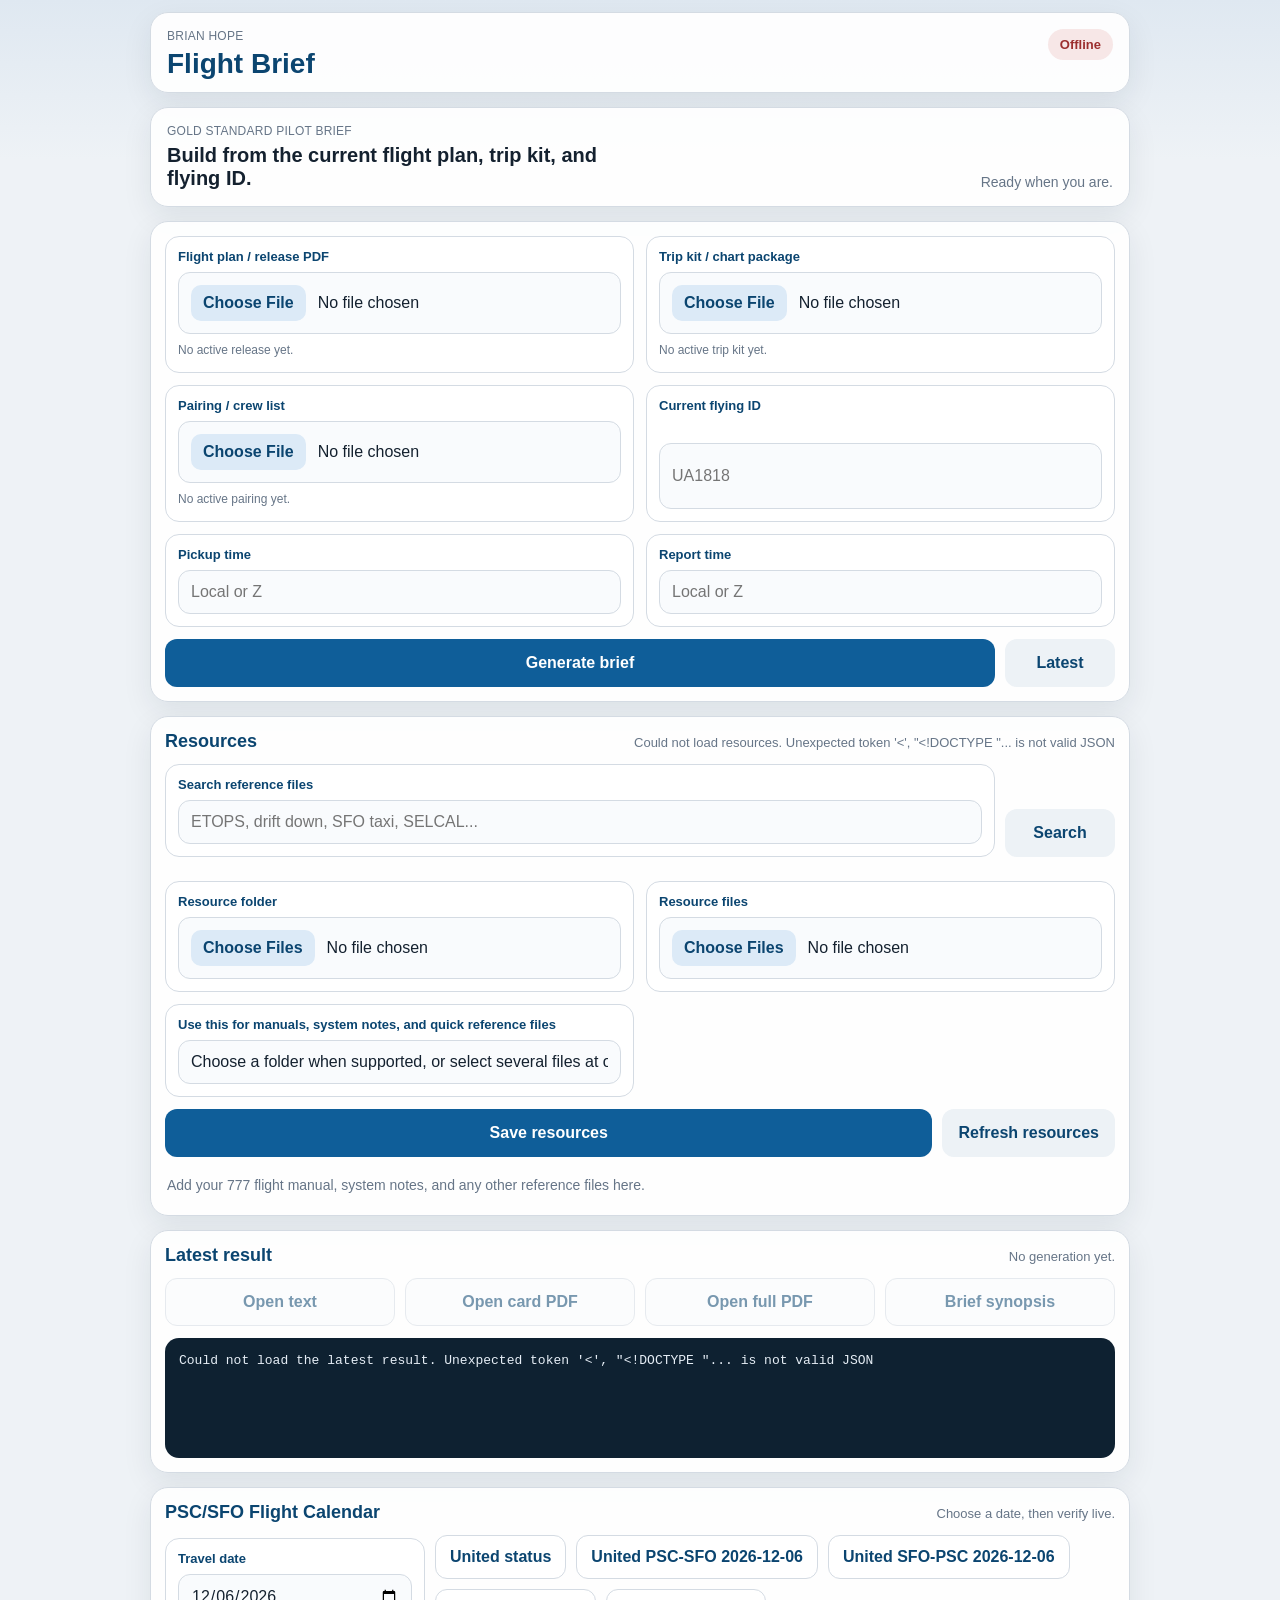
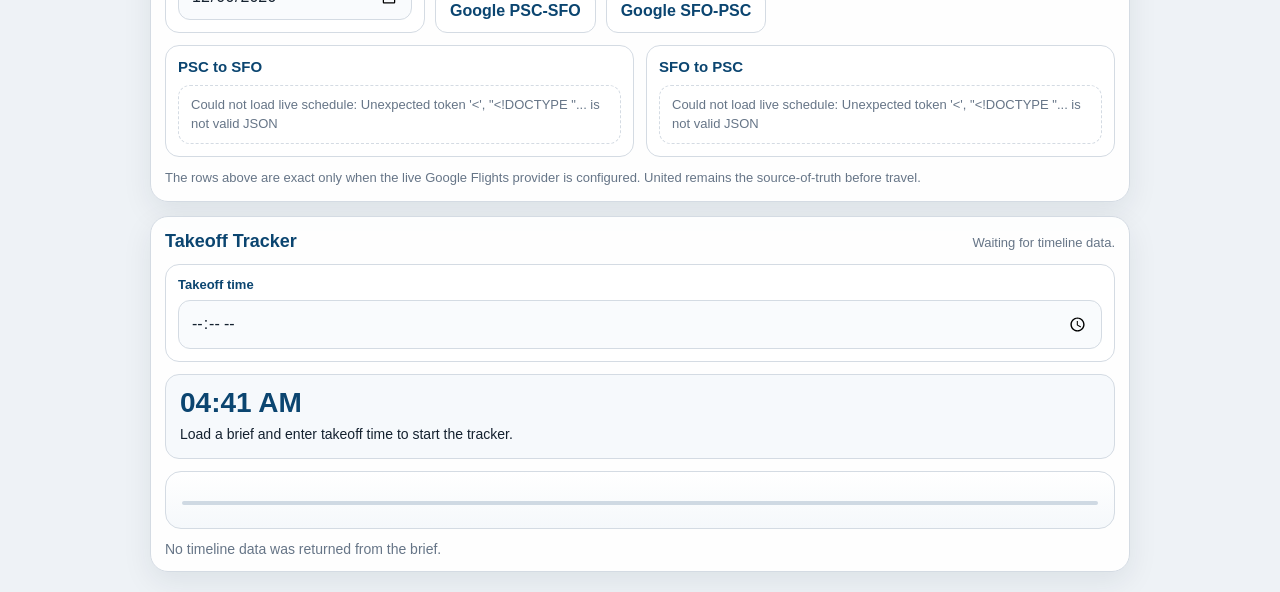
==== flight-brief-app/index.html @ 03d8557d "Add live PSC SFO flight lookup hook" ====
<!doctype html>
<html lang="en">
  <head>
    <meta charset="utf-8" />
    <meta name="viewport" content="width=device-width, initial-scale=1, viewport-fit=cover" />
    <meta name="apple-mobile-web-app-capable" content="yes" />
    <meta name="apple-mobile-web-app-status-bar-style" content="black-translucent" />
    <meta name="apple-mobile-web-app-title" content="Flight Brief" />
    <meta name="theme-color" content="#0f5e99" />
    <title>Flight Brief</title>
    <style>
      :root {
        color-scheme: light;
        --bg: #eef2f6;
        --panel: rgba(255, 255, 255, 0.92);
        --border: #d4dbe3;
        --text: #14212f;
        --muted: #667587;
        --blue: #0f5e99;
        --blue-dark: #0b4570;
        --green: #12805c;
        --amber: #9f6b00;
        --shadow: 0 10px 30px rgba(13, 34, 51, 0.08);
      }
      * { box-sizing: border-box; }
      html, body {
        margin: 0;
        min-height: 100%;
        background: linear-gradient(180deg, #dfe8f1 0%, #eef2f6 160px, #eef2f6 100%);
        color: var(--text);
        font-family: -apple-system, BlinkMacSystemFont, "Segoe UI", Roboto, Helvetica, Arial, sans-serif;
      }
      body { padding: max(12px, env(safe-area-inset-top)) 12px max(20px, env(safe-area-inset-bottom)); }
      .app-shell { max-width: 980px; margin: 0 auto; display: grid; gap: 14px; }
      .topbar, .panel { border: 1px solid var(--border); border-radius: 18px; background: var(--panel); box-shadow: var(--shadow); }
      .topbar { padding: 16px 16px 14px; display: flex; align-items: flex-start; justify-content: space-between; gap: 12px; }
      .eyebrow, .hero-kicker { margin: 0 0 6px; color: var(--muted); font-size: 12px; letter-spacing: 0.02em; text-transform: uppercase; }
      h1 { margin: 0; font-size: 28px; line-height: 1.05; color: var(--blue-dark); }
      .status-pill { flex: 0 0 auto; padding: 8px 12px; border-radius: 999px; background: #e4edf5; color: var(--blue-dark); font-weight: 700; font-size: 13px; }
      .hero { padding: 16px; display: flex; align-items: end; justify-content: space-between; gap: 14px; }
      .hero h2 { margin: 0; font-size: 20px; line-height: 1.15; max-width: 30rem; }
      .hero-meta { color: var(--muted); font-size: 14px; text-align: right; max-width: 20rem; }
      .form-grid { padding: 14px; display: grid; gap: 12px; grid-template-columns: repeat(2, minmax(0, 1fr)); }
      .field-card { display: grid; gap: 8px; padding: 12px; border: 1px solid var(--border); border-radius: 14px; background: #fff; }
      .active-file { min-height: 18px; color: var(--muted); font-size: 12px; line-height: 1.35; overflow-wrap: anywhere; }
      .active-file strong { color: var(--green); }
      label { font-size: 13px; font-weight: 700; color: var(--blue-dark); }
      input[type="file"], input[type="text"], input[type="time"], input[type="date"] { width: 100%; border: 1px solid var(--border); border-radius: 12px; background: #f9fbfd; padding: 12px 12px; font: inherit; color: var(--text); }
      input[type="file"]::file-selector-button { border: 0; margin-right: 12px; padding: 9px 12px; border-radius: 10px; background: #dceaf7; color: var(--blue-dark); font-weight: 700; }
      .actions { grid-column: 1 / -1; display: flex; gap: 10px; }
      button { border: 0; border-radius: 12px; font: inherit; font-weight: 700; padding: 13px 16px; min-height: 48px; }
      .primary { background: var(--blue); color: white; flex: 1; }
      .secondary { background: #edf2f6; color: var(--blue-dark); min-width: 110px; }
      .result-panel { padding: 14px; display: grid; gap: 12px; }
      .section-head { display: flex; justify-content: space-between; gap: 10px; align-items: baseline; }
      .section-head h3 { margin: 0; color: var(--blue-dark); font-size: 18px; }
      .muted { color: var(--muted); font-size: 13px; }
      .result-grid { display: grid; grid-template-columns: repeat(4, minmax(0, 1fr)); gap: 10px; }
      .result-link { display: inline-flex; align-items: center; justify-content: center; min-height: 48px; padding: 10px 12px; border-radius: 12px; border: 1px solid var(--border); background: #f9fbfd; color: var(--blue-dark); text-decoration: none; font-weight: 700; }
      .result-link.disabled { opacity: 0.55; pointer-events: none; }
      .log { margin: 0; padding: 14px; border-radius: 14px; background: #0e2131; color: #e6eef6; min-height: 120px; white-space: pre-wrap; word-break: break-word; line-height: 1.45; font-size: 13px; }
      .tracker-panel { padding: 14px; display: grid; gap: 12px; }
      .tracker-head { display: flex; justify-content: space-between; gap: 10px; align-items: baseline; }
      .tracker-head h3 { margin: 0; color: var(--blue-dark); font-size: 18px; }
      .tracker-summary { display: grid; gap: 8px; padding: 14px; border-radius: 14px; background: #f6f9fc; border: 1px solid var(--border); }
      .tracker-clock { font-size: 28px; font-weight: 800; color: var(--blue-dark); line-height: 1; }
      .tracker-next { color: var(--text); font-size: 14px; line-height: 1.35; display: grid; gap: 4px; }
      .tracker-bar { position: relative; height: 58px; border-radius: 16px; border: 1px solid var(--border); background: linear-gradient(180deg, #fff, #f5f8fb); overflow: hidden; }
      .tracker-rail { position: absolute; left: 16px; right: 16px; top: 29px; height: 4px; background: #cfd9e3; border-radius: 999px; }
      .tracker-progress { position: absolute; left: 16px; top: 29px; height: 4px; background: var(--blue); border-radius: 999px; }
      .tracker-dots { position: absolute; inset: 0; }
      .tracker-dot { position: absolute; top: 20px; transform: translateX(-50%); width: 14px; height: 14px; border-radius: 50%; background: #fff; border: 3px solid #9db0c2; }
      .tracker-dot.passed { background: #12805c; border-color: #12805c; }
      .tracker-dot.next { background: #fff; border-color: #0f5e99; box-shadow: 0 0 0 4px rgba(15, 94, 153, 0.14); }
      .tracker-dot.upcoming { background: #fff; border-color: #9db0c2; }
      .tracker-dot .tip { position: absolute; left: 50%; top: -14px; transform: translate(-50%, -100%); white-space: nowrap; font-size: 11px; color: var(--muted); }
      .tracker-list { display: grid; gap: 8px; }
      .tracker-item { display: grid; gap: 4px; padding: 10px 12px; border-radius: 12px; border: 1px solid var(--border); background: #fff; }
      .tracker-item.passed { background: #edf7f1; }
      .tracker-item.next { background: #eaf3fb; border-color: #a9c6df; }
      .tracker-item .row { display: flex; justify-content: space-between; gap: 12px; }
      .tracker-item .label { font-weight: 700; color: var(--blue-dark); }
      .tracker-item .meta { color: var(--muted); font-size: 12px; }
      .tracker-empty { color: var(--muted); font-size: 14px; }
      .commute-panel { padding: 14px; display: grid; gap: 12px; }
      .commute-head { display: flex; justify-content: space-between; gap: 10px; align-items: baseline; }
      .commute-head h3 { margin: 0; color: var(--blue-dark); font-size: 18px; }
      .commute-controls { display: grid; grid-template-columns: minmax(180px, 260px) minmax(0, 1fr); gap: 10px; align-items: end; }
      .commute-columns { display: grid; grid-template-columns: repeat(2, minmax(0, 1fr)); gap: 12px; }
      .commute-card { display: grid; gap: 10px; padding: 12px; border: 1px solid var(--border); border-radius: 14px; background: #fff; }
      .commute-card h4 { margin: 0; color: var(--blue-dark); font-size: 15px; }
      .commute-actions { display: flex; gap: 10px; flex-wrap: wrap; }
      .commute-actions a { display: inline-flex; align-items: center; justify-content: center; min-height: 44px; padding: 11px 14px; border-radius: 12px; border: 1px solid var(--border); color: var(--blue-dark); background: #fff; font-weight: 800; text-decoration: none; }
      .commute-result { display: grid; gap: 8px; }
      .commute-option { display: grid; gap: 4px; padding: 10px 12px; border: 1px solid var(--border); border-radius: 12px; background: #f8fafc; }
      .commute-option .row { display: flex; justify-content: space-between; gap: 10px; }
      .commute-option .label { font-weight: 800; color: var(--blue-dark); }
      .commute-option .meta { color: var(--muted); font-size: 12px; line-height: 1.35; }
      .commute-empty { color: var(--muted); font-size: 13px; line-height: 1.4; padding: 10px 12px; border: 1px dashed var(--border); border-radius: 12px; background: #fff; }
      .commute-note { color: var(--muted); font-size: 13px; line-height: 1.4; }
      .resource-panel { padding: 14px; display: grid; gap: 12px; }
      .resource-head { display: flex; justify-content: space-between; gap: 10px; align-items: baseline; }
      .resource-head h3 { margin: 0; color: var(--blue-dark); font-size: 18px; }
      .resource-form { display: grid; gap: 12px; grid-template-columns: repeat(2, minmax(0, 1fr)); }
      .resource-form .field-card { min-width: 0; }
      .resource-actions { grid-column: 1 / -1; display: flex; gap: 10px; flex-wrap: wrap; }
      .resource-actions button { min-width: 160px; }
      .resource-list { display: grid; gap: 8px; }
      .resource-item { display: flex; justify-content: space-between; gap: 12px; align-items: center; padding: 12px 14px; border: 1px solid var(--border); border-radius: 14px; background: #fff; }
      .resource-item.pinned { background: #f2f7fb; border-color: #c9d7e3; }
      .resource-item .meta { display: grid; gap: 3px; min-width: 0; }
      .resource-item .name { font-weight: 700; color: var(--blue-dark); overflow-wrap: anywhere; }
      .resource-item .sub { color: var(--muted); font-size: 12px; overflow-wrap: anywhere; }
      .resource-item a { flex: 0 0 auto; }
      .resource-empty { color: var(--muted); font-size: 14px; padding: 8px 2px; }
      .resource-search { display: grid; grid-template-columns: minmax(0, 1fr) auto; gap: 10px; align-items: end; }
      .resource-search input { width: 100%; border: 1px solid var(--border); border-radius: 12px; background: #f9fbfd; padding: 12px 12px; font: inherit; color: var(--text); }
      .resource-search-results { display: grid; gap: 8px; }
      @media (max-width: 760px) {
        body { padding-left: 10px; padding-right: 10px; }
        .topbar, .hero, .section-head { align-items: flex-start; }
        .hero { flex-direction: column; }
        .hero-meta { text-align: left; max-width: none; }
        .form-grid { grid-template-columns: 1fr; }
        .result-grid { grid-template-columns: repeat(2, minmax(0, 1fr)); }
        .resource-form { grid-template-columns: 1fr; }
        .commute-controls, .commute-columns { grid-template-columns: 1fr; }
        .actions { flex-direction: column; }
        .resource-actions { flex-direction: column; }
        .resource-search { grid-template-columns: 1fr; }
        .resource-item { flex-direction: column; align-items: flex-start; }
      }
    </style>
  </head>
  <body>
    <main class="app-shell">
      <header class="topbar">
        <div>
          <p class="eyebrow">Brian Hope</p>
          <h1>Flight Brief</h1>
        </div>
        <div class="status-pill" id="status-pill">Checking</div>
      </header>

      <section class="panel hero">
        <div class="hero-copy">
          <p class="hero-kicker">Gold Standard Pilot Brief</p>
          <h2>Build from the current flight plan, trip kit, and flying ID.</h2>
        </div>
        <div class="hero-meta" id="latest-summary">Ready when you are.</div>
      </section>

      <form class="panel form-grid" id="brief-form">
        <section class="field-card">
          <label for="pdf">Flight plan / release PDF</label>
          <input id="pdf" name="pdf" type="file" accept="application/pdf" />
          <div class="active-file" id="pdf-active">No active release yet.</div>
        </section>

        <section class="field-card">
          <label for="trip_kit">Trip kit / chart package</label>
          <input id="trip_kit" name="trip_kit" type="file" accept="application/pdf" />
          <div class="active-file" id="trip-kit-active">No active trip kit yet.</div>
        </section>

        <section class="field-card">
          <label for="pairing">Pairing / crew list</label>
          <input id="pairing" name="pairing" type="file" accept="application/pdf" />
          <div class="active-file" id="pairing-active">No active pairing yet.</div>
        </section>

        <section class="field-card">
          <label for="flying_id">Current flying ID</label>
          <input id="flying_id" name="flying_id" type="text" placeholder="UA1818" autocomplete="off" />
        </section>

        <section class="field-card">
          <label for="pickup_time">Pickup time</label>
          <input id="pickup_time" name="pickup_time" type="text" placeholder="Local or Z" autocomplete="off" />
        </section>

        <section class="field-card">
          <label for="report_time">Report time</label>
          <input id="report_time" name="report_time" type="text" placeholder="Local or Z" autocomplete="off" />
        </section>

        <div class="actions">
          <button class="primary" type="submit" id="generate-btn">Generate & publish</button>
          <button class="secondary" type="button" id="publish-btn">Publish to iPhone</button>
          <button class="secondary" type="button" id="refresh-btn">Latest</button>
        </div>
      </form>

      <section class="panel resource-panel">
        <div class="resource-head">
          <h3>Resources</h3>
          <span class="muted" id="resources-count">No resources loaded yet.</span>
        </div>
        <div class="resource-search">
          <section class="field-card">
            <label for="resource-search-input">Search reference files</label>
            <input id="resource-search-input" type="text" placeholder="ETOPS, drift down, SFO taxi, SELCAL..." autocomplete="off" />
          </section>
          <button class="secondary" type="button" id="resource-search-btn">Search</button>
        </div>
        <div class="resource-search-results" id="resource-search-results"></div>
        <div class="resource-form">
          <section class="field-card">
            <label for="resources-folder">Resource folder</label>
            <input id="resources-folder" name="resources-folder" type="file" multiple webkitdirectory directory mozdirectory />
          </section>
          <section class="field-card">
            <label for="resources-files">Resource files</label>
            <input id="resources-files" name="resources-files" type="file" accept=".pdf,.txt,.md,.docx,.png,.jpg,.jpeg" multiple />
          </section>
          <section class="field-card">
            <label for="resources-note">Use this for manuals, system notes, and quick reference files</label>
            <input id="resources-note" type="text" value="Choose a folder when supported, or select several files at once." readonly />
          </section>
          <div class="resource-actions">
            <button class="primary" type="button" id="save-resources-btn">Save resources</button>
            <button class="secondary" type="button" id="refresh-resources-btn">Refresh resources</button>
          </div>
        </div>
        <div class="resource-list" id="resource-list">
          <div class="resource-empty">Add your 777 flight manual, system notes, and any other reference files here.</div>
        </div>
      </section>

      <section class="panel result-panel">
        <div class="section-head">
          <h3>Latest result</h3>
          <span class="muted" id="result-time">No generation yet.</span>
        </div>
        <div class="result-grid" id="result-grid">
          <a class="result-link disabled" href="#" id="txt-link" aria-disabled="true">Open text</a>
          <a class="result-link disabled" href="#" id="card-link" aria-disabled="true">Open card PDF</a>
          <a class="result-link disabled" href="#" id="full-link" aria-disabled="true">Open full PDF</a>
          <button class="result-link disabled" type="button" id="synopsis-btn" disabled>Brief synopsis</button>
        </div>
        <pre class="log" id="message-log">Choose the files, fill the flying ID, then generate.</pre>
      </section>

      <section class="panel commute-panel">
        <div class="commute-head">
          <h3>PSC/SFO Flight Calendar</h3>
          <span class="muted" id="commute-status">Choose a date, then verify live.</span>
        </div>
        <div class="commute-controls">
          <section class="field-card">
            <label for="commute_date">Travel date</label>
            <input id="commute_date" type="date" />
          </section>
          <div class="commute-actions">
            <a href="https://www.united.com/en/us/flightstatus/" target="_blank" rel="noopener" id="united-status-link">United status</a>
            <a href="https://www.united.com/en/us/" target="_blank" rel="noopener" id="united-psc-sfo-link">United PSC-SFO</a>
            <a href="https://www.united.com/en/us/" target="_blank" rel="noopener" id="united-sfo-psc-link">United SFO-PSC</a>
            <a href="https://www.google.com/travel/flights" target="_blank" rel="noopener" id="google-psc-sfo-link">Google PSC-SFO</a>
            <a href="https://www.google.com/travel/flights" target="_blank" rel="noopener" id="google-sfo-psc-link">Google SFO-PSC</a>
          </div>
        </div>
        <div class="commute-columns">
          <div class="commute-card">
            <h4>PSC to SFO</h4>
            <div class="commute-result" id="psc-sfo-results"></div>
          </div>
          <div class="commute-card">
            <h4>SFO to PSC</h4>
            <div class="commute-result" id="sfo-psc-results"></div>
          </div>
        </div>
        <div class="commute-note">
          The rows above are exact only when the live Google Flights provider is configured. United remains the source-of-truth before travel.
        </div>
      </section>

      <section class="panel tracker-panel">
        <div class="tracker-head">
          <h3>Takeoff Tracker</h3>
          <span class="muted" id="tracker-source">Waiting for timeline data.</span>
        </div>
        <div class="field-card" style="padding:12px;">
          <label for="takeoff_time">Takeoff time</label>
          <input id="takeoff_time" name="takeoff_time" type="time" />
        </div>
        <div class="tracker-summary">
          <div class="tracker-clock" id="tracker-clock">--:--</div>
          <div class="tracker-next" id="tracker-next">Set the takeoff time to start the clock.</div>
        </div>
        <div class="tracker-bar" id="tracker-bar">
          <div class="tracker-rail"></div>
          <div class="tracker-progress" id="tracker-progress" style="width:0%"></div>
          <div class="tracker-dots" id="tracker-dots"></div>
        </div>
        <div class="tracker-list" id="tracker-list">
          <div class="tracker-empty">Load a brief and enter takeoff time to see the timed EET points here.</div>
        </div>
      </section>
    </main>

    <script>
      const form = document.getElementById("brief-form");
      const statusPill = document.getElementById("status-pill");
      const latestSummary = document.getElementById("latest-summary");
      const resultTime = document.getElementById("result-time");
      const messageLog = document.getElementById("message-log");
      const generateBtn = document.getElementById("generate-btn");
      const publishBtn = document.getElementById("publish-btn");
      const refreshBtn = document.getElementById("refresh-btn");
      const saveResourcesBtn = document.getElementById("save-resources-btn");
      const refreshResourcesBtn = document.getElementById("refresh-resources-btn");
      const resourceList = document.getElementById("resource-list");
      const resourcesCount = document.getElementById("resources-count");
      const resourcesFolder = document.getElementById("resources-folder");
      const resourcesFiles = document.getElementById("resources-files");
      const resourceSearchInput = document.getElementById("resource-search-input");
      const resourceSearchBtn = document.getElementById("resource-search-btn");
      const resourceSearchResults = document.getElementById("resource-search-results");
      const txtLink = document.getElementById("txt-link");
      const cardLink = document.getElementById("card-link");
      const fullLink = document.getElementById("full-link");
      const synopsisBtn = document.getElementById("synopsis-btn");
      const pdfInput = document.getElementById("pdf");
      const tripKitInput = document.getElementById("trip_kit");
      const pairingInput = document.getElementById("pairing");
      const pdfActive = document.getElementById("pdf-active");
      const tripKitActive = document.getElementById("trip-kit-active");
      const pairingActive = document.getElementById("pairing-active");
      const pickupInput = document.getElementById("pickup_time");
      const reportInput = document.getElementById("report_time");
      const takeoffInput = document.getElementById("takeoff_time");
      const trackerSource = document.getElementById("tracker-source");
      const trackerClock = document.getElementById("tracker-clock");
      const trackerNext = document.getElementById("tracker-next");
      const trackerProgress = document.getElementById("tracker-progress");
      const trackerDots = document.getElementById("tracker-dots");
      const trackerList = document.getElementById("tracker-list");
      const TAKEOFF_KEY = "flight-brief-takeoff-time-v1";
      const commuteDateInput = document.getElementById("commute_date");
      const pscSfoResults = document.getElementById("psc-sfo-results");
      const sfoPscResults = document.getElementById("sfo-psc-results");
      const unitedStatusLink = document.getElementById("united-status-link");
      const unitedPscSfoLink = document.getElementById("united-psc-sfo-link");
      const unitedSfoPscLink = document.getElementById("united-sfo-psc-link");
      const googlePscSfoLink = document.getElementById("google-psc-sfo-link");
      const googleSfoPscLink = document.getElementById("google-sfo-psc-link");
      const COMMUTE_KEY = "flight-brief-psc-sfo-calendar-v2";
      let timelinePoints = [];
      let currentResult = null;
      let activeUploads = {};
      let commuteState = { date: "" };
      let commuteFlights = { configured: false, loading: false, error: "", routes: { pscSfo: [], sfoPsc: [] } };

      const macGenerateLabel = "Generate & publish";

      function setLog(message) {
        messageLog.textContent = message;
      }

      function isHostedPhoneApp() {
        return location.hostname.includes("pages.dev");
      }

      function isLocalMacApp() {
        return location.hostname === "127.0.0.1" || location.hostname === "localhost";
      }

      function isCloudBuilder() {
        return !isHostedPhoneApp() && !isLocalMacApp();
      }

      function synopsisViewerUrl(pdfUrl, result = currentResult) {
        const title = result?.title || result?.source_pdf_name || "Brief Synopsis";
        return `./synopsis?pdf=${encodeURIComponent(pdfUrl)}&title=${encodeURIComponent(title)}`;
      }

      function documentViewerUrl(pdfUrl, title) {
        return `./synopsis?pdf=${encodeURIComponent(pdfUrl)}&title=${encodeURIComponent(title || "Flight Brief")}`;
      }

      function escapeHtml(value) {
        return String(value || "")
          .replaceAll("&", "&amp;")
          .replaceAll("<", "&lt;")
          .replaceAll(">", "&gt;")
          .replaceAll('"', "&quot;")
          .replaceAll("'", "&#039;");
      }

      function activeFileLabel(record, emptyText) {
        return record?.name ? `<strong>Active:</strong> ${escapeHtml(record.name)}` : escapeHtml(emptyText);
      }

      function renderActiveUploads() {
        pdfActive.innerHTML = activeFileLabel(activeUploads.flight_plan, "No active release yet.");
        tripKitActive.innerHTML = activeFileLabel(activeUploads.trip_kit, "No active trip kit yet.");
        pairingActive.innerHTML = activeFileLabel(activeUploads.pairing, "No active pairing yet.");
      }

      function applyActiveUploads(uploads) {
        activeUploads = uploads || {};
        renderActiveUploads();
      }

      function applyGeneratedTimes(result) {
        if (result?.pickup_time && !pickupInput.value.trim()) pickupInput.value = result.pickup_time;
        if (result?.report_time && !reportInput.value.trim()) reportInput.value = result.report_time;
      }

      function buildGenerateFormData() {
        const data = new FormData();
        const flightPlan = pdfInput.files[0];
        if (!flightPlan && !activeUploads.flight_plan?.path) {
          throw new Error(
            isCloudBuilder()
              ? "Choose the flight plan PDF first."
              : "Choose the flight plan PDF first. After one is active, it will stay active until replaced."
          );
        }
        if (flightPlan) data.append("pdf", flightPlan);
        const tripKit = tripKitInput.files[0];
        const pairing = pairingInput.files[0];
        const flyingId = document.getElementById("flying_id").value.trim();
        const pickupTime = pickupInput.value.trim();
        const reportTime = reportInput.value.trim();
        if (tripKit) data.append("trip_kit", tripKit);
        if (pairing) data.append("pairing", pairing);
        if (flyingId) data.append("flying_id", flyingId);
        if (pickupTime) data.append("pickup_time", pickupTime);
        if (reportTime) data.append("report_time", reportTime);
        return data;
      }

      function buildGenerateFieldsFormData() {
        const data = new FormData();
        const flyingId = document.getElementById("flying_id").value.trim();
        const pickupTime = pickupInput.value.trim();
        const reportTime = reportInput.value.trim();
        if (flyingId) data.append("flying_id", flyingId);
        if (pickupTime) data.append("pickup_time", pickupTime);
        if (reportTime) data.append("report_time", reportTime);
        return data;
      }

      async function postJson(url, options = {}) {
        const response = await fetch(url, options);
        const payload = await response.json();
        if (!payload.ok) throw new Error(payload.error || "Request failed");
        return payload;
      }

      function sleep(ms) {
        return new Promise((resolve) => setTimeout(resolve, ms));
      }

      async function uploadCloudFile(slot, file, label) {
        const chunkSize = 1024 * 1024;
        const total = Math.max(1, Math.ceil(file.size / chunkSize));
        const uploadId = `${Date.now().toString(36)}-${Math.random().toString(36).slice(2)}`;
        let latestPayload = null;
        for (let index = 0; index < total; index += 1) {
          const start = index * chunkSize;
          const chunk = file.slice(start, Math.min(file.size, start + chunkSize));
          const url = `/api/upload-chunk?slot=${encodeURIComponent(slot)}&filename=${encodeURIComponent(file.name)}&upload_id=${encodeURIComponent(uploadId)}&index=${index}&total=${total}`;
          let payload = null;
          let lastError = null;
          for (let attempt = 1; attempt <= 5; attempt += 1) {
            try {
              setLog(
                `Uploading ${label}...\nChunk ${index + 1} of ${total}` +
                (attempt > 1 ? `\nRetry ${attempt - 1} of 4 for this chunk.` : "")
              );
              const response = await fetch(url, {
                method: "POST",
                headers: { "Content-Type": "application/octet-stream" },
                body: chunk,
              });
              payload = await response.json();
              if (!payload.ok) throw new Error(payload.error || `${label} upload failed.`);
              break;
            } catch (error) {
              lastError = error;
              if (attempt < 5) await sleep(1500 * attempt);
            }
          }
          if (!payload?.ok) {
            throw new Error(`${label} upload failed on chunk ${index + 1} of ${total}. ${lastError?.message || "Network connection dropped."}`);
          }
          latestPayload = payload;
          if (payload.active_uploads) applyActiveUploads(payload.active_uploads);
        }
        return latestPayload;
      }

      async function uploadSelectedCloudFiles() {
        const selected = [
          ["flight_plan", pdfInput.files[0], "flight plan"],
          ["trip_kit", tripKitInput.files[0], "trip kit"],
          ["pairing", pairingInput.files[0], "pairing"],
        ].filter((item) => item[1]);
        if (!selected.length) {
          return;
        }
        for (const [slot, file, label] of selected) {
          await uploadCloudFile(slot, file, label);
        }
      }

      async function waitForGenerateJob(jobId) {
        const started = Date.now();
        let attempt = 0;
        while (Date.now() - started < 8 * 60 * 1000) {
          attempt += 1;
          await sleep(attempt < 4 ? 2500 : 5000);
          const payload = await postJson(`/api/generate/status?job_id=${encodeURIComponent(jobId)}`, {
            cache: "no-store",
          });
          if (payload.status === "done") {
            return payload.payload || { ok: true, result: payload.result };
          }
          if (payload.status === "error") {
            throw new Error(payload.error || "Brief generation failed.");
          }
          setLog(`Generating brief in the cloud...\nStill working. This can take a few minutes on the first run.`);
        }
        throw new Error("Generation is still running. Refresh this page and tap Latest in a minute.");
      }

      function renderResources(resources) {
        if (!resourceList || !resourcesCount) {
          return;
        }
        if (!resources || resources.length === 0) {
          resourcesCount.textContent = "No resources loaded yet.";
          resourceList.innerHTML = '<div class="resource-empty">Add your 777 flight manual, system notes, and any other reference files here.</div>';
          return;
        }

        resourcesCount.textContent = `${resources.length} resource file${resources.length === 1 ? "" : "s"} available.`;
        resourceList.innerHTML = resources
          .map((item) => {
            const sizeKb = item.size ? `${Math.max(1, Math.round(Number(item.size) / 1024))} KB` : "";
            const meta = [item.display_name || item.name, item.modified, sizeKb].filter(Boolean).join(" • ");
            return `
              <div class="resource-item">
                <div class="meta">
                  <div class="name">${escapeHtml(item.display_name || item.name)}</div>
                  <div class="sub">${escapeHtml(meta)}</div>
                </div>
                <a class="result-link" href="${escapeHtml(item.url)}" target="_blank" rel="noopener">Open</a>
              </div>
            `;
          })
          .join("");
      }

      function renderResourceSearchResults(results, query) {
        if (!resourceSearchResults) {
          return;
        }
        if (!query) {
          resourceSearchResults.innerHTML = "";
          return;
        }
        if (!results || results.length === 0) {
          resourceSearchResults.innerHTML = '<div class="resource-empty">No matching reference files found.</div>';
          return;
        }
        resourceSearchResults.innerHTML = results
          .map((item) => `
            <div class="resource-item">
              <div class="meta">
                <div class="name">${escapeHtml(item.display_name || item.name)}</div>
                <div class="sub">${escapeHtml(item.snippet || "Matched file name.")}</div>
              </div>
              <a class="result-link" href="${escapeHtml(item.url)}" target="_blank" rel="noopener">Open</a>
            </div>
          `)
          .join("");
      }

      function loadSavedTakeoff() {
        const saved = localStorage.getItem(TAKEOFF_KEY);
        if (saved) {
          takeoffInput.value = saved.includes("T") ? saved.split("T").pop().slice(0, 5) : saved;
        }
      }

      function saveTakeoff() {
        if (takeoffInput.value) {
          localStorage.setItem(TAKEOFF_KEY, takeoffInput.value);
        } else {
          localStorage.removeItem(TAKEOFF_KEY);
        }
      }

      function parseTakeoffTime(value) {
        if (!value) return null;
        const match = value.match(/^(\d{1,2}):(\d{2})/);
        if (!match) return null;
        const now = new Date();
        const date = new Date(now);
        date.setHours(Number(match[1]), Number(match[2]), 0, 0);
        if (date.getTime() - now.getTime() > 6 * 60 * 60 * 1000) {
          date.setDate(date.getDate() - 1);
        }
        return date;
      }

      function formatClock(date) {
        return new Intl.DateTimeFormat(undefined, {
          hour: "2-digit",
          minute: "2-digit",
        }).format(date);
      }

      function formatClockWithDay(date) {
        return new Intl.DateTimeFormat(undefined, {
          hour: "2-digit",
          minute: "2-digit",
          weekday: "short",
        }).format(date);
      }

      function minutesBetween(a, b) {
        return Math.round((b.getTime() - a.getTime()) / 60000);
      }

      function addMinutes(base, minutes) {
        return new Date(base.getTime() + minutes * 60000);
      }

      function todayIsoDate() {
        const now = new Date();
        return `${now.getFullYear()}-${String(now.getMonth() + 1).padStart(2, "0")}-${String(now.getDate()).padStart(2, "0")}`;
      }

      function loadCommuteState() {
        try {
          const saved = JSON.parse(localStorage.getItem(COMMUTE_KEY) || "null");
          if (saved) {
            commuteState.date = saved.date || commuteState.date;
          }
        } catch (error) {
          localStorage.removeItem(COMMUTE_KEY);
        }
        if (!commuteState.date) commuteState.date = todayIsoDate();
        commuteDateInput.value = commuteState.date;
      }

      function saveCommuteState() {
        commuteState.date = commuteDateInput.value;
        localStorage.setItem(COMMUTE_KEY, JSON.stringify({ date: commuteState.date }));
      }

      function unitedBookingUrl(origin, destination) {
        const date = commuteDateInput.value || todayIsoDate();
        const query = new URLSearchParams({
          f: origin,
          t: destination,
          d: date,
          sc: "7",
          px: "1",
          taxng: "1",
        });
        return `https://www.united.com/en/us/fsr/choose-flights?${query.toString()}`;
      }

      function googleFlightsUrl(origin, destination) {
        const date = commuteDateInput.value || todayIsoDate();
        const query = new URLSearchParams({
          q: `Flights from ${origin} to ${destination} on ${date}`,
        });
        return `https://www.google.com/travel/flights?${query.toString()}`;
      }

      function formatFlightDuration(minutes) {
        const total = Number(minutes);
        if (!Number.isFinite(total) || total <= 0) return "";
        const hours = Math.floor(total / 60);
        const mins = total % 60;
        return `${hours}h ${String(mins).padStart(2, "0")}m`;
      }

      function renderFlightList(kind, target, routeLabel) {
        if (commuteFlights.loading) {
          target.innerHTML = '<div class="commute-empty">Checking live flights for the selected date...</div>';
          return;
        }
        if (commuteFlights.error) {
          target.innerHTML = `<div class="commute-empty">${escapeHtml(commuteFlights.error)}</div>`;
          return;
        }
        if (!commuteFlights.configured) {
          target.innerHTML = '<div class="commute-empty">Live schedule lookup is not configured yet. Add SERPAPI_KEY on the server to show exact Google Flights departure and arrival times here.</div>';
          return;
        }
        const flights = commuteFlights.routes?.[kind] || [];
        if (!flights.length) {
          target.innerHTML = `<div class="commute-empty">No nonstop United flights returned for ${escapeHtml(routeLabel)} on ${escapeHtml(commuteDateInput.value || todayIsoDate())}.</div>`;
          return;
        }
        target.innerHTML = flights
          .map((flight) => `
            <div class="commute-option">
              <div class="row">
                <div class="label">${escapeHtml(flight.flight || "United")} ${routeLabel}</div>
                <strong>${escapeHtml(flight.depart)}-${escapeHtml(flight.arrive)}</strong>
              </div>
              <div class="meta">${escapeHtml(formatFlightDuration(flight.duration_min))}${flight.aircraft ? ` | ${escapeHtml(flight.aircraft)}` : ""} | ${escapeHtml(flight.source || "Live schedule")}</div>
            </div>
          `)
          .join("");
      }

      async function loadCommuteFlights() {
        commuteFlights = { ...commuteFlights, loading: true, error: "" };
        renderCommuteCheck();
        const date = commuteDateInput.value || todayIsoDate();
        try {
          const response = await fetch(`/api/commute-flights?date=${encodeURIComponent(date)}`);
          const data = await response.json();
          if (!response.ok || !data.ok) {
            throw new Error(data.error || "Could not load live flights.");
          }
          commuteFlights = {
            configured: Boolean(data.configured),
            loading: false,
            error: "",
            routes: data.routes || { pscSfo: [], sfoPsc: [] },
          };
        } catch (error) {
          commuteFlights = {
            configured: false,
            loading: false,
            error: `Could not load live schedule: ${error.message}`,
            routes: { pscSfo: [], sfoPsc: [] },
          };
        }
        renderCommuteCheck();
      }

      function renderCommuteCheck() {
        if (!pscSfoResults || !sfoPscResults) return;
        const selectedDate = commuteDateInput.value || todayIsoDate();
        unitedStatusLink.href = "https://www.united.com/en/us/flightstatus/";
        unitedPscSfoLink.href = unitedBookingUrl("PSC", "SFO");
        unitedSfoPscLink.href = unitedBookingUrl("SFO", "PSC");
        googlePscSfoLink.href = googleFlightsUrl("PSC", "SFO");
        googleSfoPscLink.href = googleFlightsUrl("SFO", "PSC");
        unitedPscSfoLink.textContent = `United PSC-SFO ${selectedDate}`;
        unitedSfoPscLink.textContent = `United SFO-PSC ${selectedDate}`;
        renderFlightList("pscSfo", pscSfoResults, "PSC-SFO");
        renderFlightList("sfoPsc", sfoPscResults, "SFO-PSC");
      }

      function setLinks(result) {
        currentResult = result || null;
        const txtHref = result?.txt_url || result?.text || null;
        const cardHref = result?.card_pdf_url || result?.pdf || null;
        const fullHref = result?.full_pdf_url || result?.full_pdf || null;
        const links = [
          [txtLink, txtHref || (result ? "/api/download?kind=txt" : null), "Open text"],
          [cardLink, documentViewerUrl(cardHref || "/api/download?kind=card", "Card PDF"), "Open card PDF"],
          [fullLink, documentViewerUrl(fullHref || "/api/download?kind=full", "Full Brief PDF"), "Open output PDF"],
        ];
        links.forEach(([el, href, label]) => {
          if (href && result) {
            el.href = href;
            el.textContent = label;
            el.classList.remove("disabled");
            el.removeAttribute("aria-disabled");
          } else {
            el.href = "#";
            el.classList.add("disabled");
            el.setAttribute("aria-disabled", "true");
          }
        });
        const synopsisReady = Boolean(result?.synopsis);
        const synopsisDisabled = !result || (isHostedPhoneApp() && !synopsisReady);
        synopsisBtn.disabled = synopsisDisabled;
        synopsisBtn.classList.toggle("disabled", synopsisDisabled);
        synopsisBtn.textContent = "Brief synopsis";
      }

      function summarize(result) {
        if (!result) {
          latestSummary.textContent = "No brief has been generated yet.";
          resultTime.textContent = "No generation yet.";
          setLinks(null);
          return;
        }
        latestSummary.textContent = [
          result.source_pdf_name || "Latest brief",
          result.created_at ? `Created ${result.created_at}` : null,
        ].filter(Boolean).join(" • ");
        resultTime.textContent = result.created_at ? `Created ${result.created_at}` : "Latest result loaded.";
        latestSummary.textContent += " • tap the buttons below to open it";
        if (result.trip_kit_note) {
          latestSummary.textContent += ` • ${result.trip_kit_note}`;
        }
        setLinks(result);
      }

      function renderTracker() {
        if (!trackerList || !trackerClock || !trackerNext || !trackerProgress || !trackerDots) {
          return;
        }

        const takeoff = parseTakeoffTime(takeoffInput.value);
        const now = new Date();
        trackerClock.textContent = formatClock(now);

        if (!timelinePoints.length) {
          trackerSource.textContent = "Waiting for timeline data.";
          trackerNext.textContent = "Load a brief and enter takeoff time to start the tracker.";
          trackerProgress.style.width = "0%";
          trackerDots.innerHTML = "";
          trackerList.innerHTML = '<div class="tracker-empty">No timeline data was returned from the brief.</div>';
          return;
        }

        trackerSource.textContent = `Timeline loaded: ${timelinePoints.length} points`;

        if (!takeoff) {
          trackerNext.textContent = "Enter takeoff time after airborne to compute the EET clock.";
          trackerProgress.style.width = "0%";
          trackerDots.innerHTML = "";
          trackerList.innerHTML = timelinePoints
            .map((point) => `
              <div class="tracker-item">
                <div class="row">
                  <div class="label">${point.eet} EET - ${point.event}</div>
                  <div class="meta">${point.fuel_alt}</div>
                </div>
                <div class="meta">${point.action}</div>
              </div>
            `)
            .join("");
          return;
        }

        const ordered = [...timelinePoints].sort((a, b) => a.minutes - b.minutes);
        const maxMinutes = Math.max(ordered[ordered.length - 1].minutes, 1);
        const elapsed = minutesBetween(takeoff, now);
        const elapsedPct = Math.max(0, Math.min(100, (elapsed / maxMinutes) * 100));
        trackerProgress.style.width = `${elapsedPct}%`;

        const nextPoint = ordered.find((point) => point.minutes >= elapsed) || ordered[ordered.length - 1];
        const nextDelta = nextPoint.minutes - elapsed;
        const nextEta = addMinutes(takeoff, nextPoint.minutes);
        trackerNext.innerHTML = `
          <div><strong>${nextPoint.event}</strong> at ${nextPoint.eet} EET</div>
          <div>${nextDelta >= 0
            ? `Next point in ${nextDelta} min, at ${formatClock(nextEta)}`
            : `Next point passed ${Math.abs(nextDelta)} min ago`}</div>
          <div>Takeoff at ${formatClockWithDay(takeoff)} | elapsed ${Math.max(0, elapsed)} min</div>
        `;

        trackerDots.innerHTML = ordered
          .map((point) => {
            const pct = (point.minutes / maxMinutes) * 100;
            const delta = point.minutes - elapsed;
            const status = delta <= -1 ? "passed" : delta <= 10 ? "next" : "upcoming";
            const eta = addMinutes(takeoff, point.minutes);
            return `
              <div class="tracker-dot ${status}" style="left:${pct}%">
                <span class="tip">${point.eet}</span>
              </div>
            `;
          })
          .join("");

        trackerList.innerHTML = ordered
          .map((point) => {
            const eta = addMinutes(takeoff, point.minutes);
            const delta = point.minutes - elapsed;
            const status = delta <= -1 ? "passed" : delta <= 10 ? "next" : "upcoming";
            const relative = delta > 0 ? `in ${delta} min` : `${Math.abs(delta)} min ago`;
            return `
              <div class="tracker-item ${status}">
                <div class="row">
                  <div class="label">${point.eet} EET - ${point.event}</div>
                  <div class="meta">${relative} • ${formatClock(eta)}</div>
                </div>
                <div class="meta">${point.fuel_alt}</div>
                <div class="meta">${point.action}</div>
              </div>
            `;
          })
          .join("");
      }

      async function loadTimeline() {
        try {
          const res = await fetch("/api/timeline");
          const data = await res.json();
          if (!data.ok) {
            throw new Error(data.error || "No timeline data");
          }
          timelinePoints = (data.points || [])
            .map((point) => ({ ...point, minutes: Number(point.minutes) }))
            .filter((point) => Number.isFinite(point.minutes))
            .sort((a, b) => a.minutes - b.minutes);
          trackerSource.textContent = data.source_name || "Timeline loaded";
          renderTracker();
        } catch (error) {
          trackerSource.textContent = "Timeline unavailable";
          timelinePoints = [];
          renderTracker();
        }
      }

      async function loadHealth() {
        try {
          const res = await fetch("/api/health");
          const data = await res.json();
          if (data.ok) {
            statusPill.textContent = "Online";
            statusPill.style.background = "#e4f3ee";
            statusPill.style.color = "#12805c";
            return;
          }
          throw new Error(data.error || "Offline");
        } catch (error) {
          statusPill.textContent = "Offline";
          statusPill.style.background = "#f7e7e7";
          statusPill.style.color = "#9c2f2f";
        }
      }

      async function loadLatest() {
        const loadStaticLatest = async () => {
          const catalogRes = await fetch("./briefs.json", { cache: "no-store" });
          const catalog = await catalogRes.json();
          const latest = Array.isArray(catalog) ? catalog[0] : null;
          if (!latest) throw new Error("No saved brief catalog found.");
          const latestResult = {
            ...latest,
            source_pdf_name: latest.title || "Latest brief",
            txt_url: latest.text,
            card_pdf_url: latest.pdf,
            full_pdf_url: latest.full_pdf,
          };
          summarize(latestResult);
          applyGeneratedTimes(latestResult);
          setLog(`Loaded saved phone brief: ${latest.title || "latest brief"}`);
          timelinePoints = (latest.timeline_points || [])
            .map((point) => ({ ...point, minutes: Number(point.minutes) }))
            .filter((point) => Number.isFinite(point.minutes))
            .sort((a, b) => a.minutes - b.minutes);
          renderTracker();
        };

        if (isHostedPhoneApp()) {
          try {
            await loadStaticLatest();
            applyActiveUploads({});
            return;
          } catch (error) {
            setLog(`Could not load saved phone brief. ${error.message}`);
            return;
          }
        }

        try {
          const res = await fetch("/api/latest");
          const data = await res.json();
          if (data.ok) {
            applyActiveUploads(data.active_uploads || data.latest?.active_uploads || data.latest?.uploads || {});
            summarize(data.latest);
            applyGeneratedTimes(data.latest);
            setLog(data.latest ? `Loaded latest brief: ${data.latest.source_pdf_name || "unknown file"}` : "No prior result found.");
            await loadTimeline();
            return;
          }
          setLog(data.error || "No saved result found.");
          await loadTimeline();
        } catch (error) {
          try {
            await loadStaticLatest();
            return;
          } catch (catalogError) {
            setLog(`Could not load the latest result. ${error.message}`);
            await loadTimeline();
          }
        }
      }

      async function loadResources() {
        try {
          const res = await fetch("/api/resources");
          const data = await res.json();
          if (data.ok) {
            renderResources(data.resources || []);
            return;
          }
          renderResources([]);
          resourcesCount.textContent = data.error || "Could not load resources.";
        } catch (error) {
          renderResources([]);
          resourcesCount.textContent = isHostedPhoneApp()
            ? "Resources are saved from the desktop app."
            : `Could not load resources. ${error.message}`;
        }
      }

      function selectedResourceFiles() {
        return [
          ...Array.from(resourcesFolder?.files || []),
          ...Array.from(resourcesFiles?.files || []),
        ];
      }

      async function searchResources() {
        const query = resourceSearchInput.value.trim();
        if (!query) {
          renderResourceSearchResults([], "");
          setLog("Enter a reference search term first.");
          return;
        }

        resourceSearchBtn.disabled = true;
        resourceSearchBtn.textContent = "Searching...";
        try {
          const res = await fetch(`/api/resources/search?q=${encodeURIComponent(query)}`);
          const data = await res.json();
          if (!data.ok) {
            throw new Error(data.error || "Search failed");
          }
          renderResourceSearchResults(data.results || [], query);
          setLog(`Reference search: ${data.results?.length || 0} result(s) for "${query}".`);
        } catch (error) {
          renderResourceSearchResults([], query);
          setLog(
            isHostedPhoneApp()
              ? "Reference search works in the desktop app after resources are uploaded there."
              : `Reference search failed.\n${error.message}`
          );
        } finally {
          resourceSearchBtn.disabled = false;
          resourceSearchBtn.textContent = "Search";
        }
      }

      form.addEventListener("submit", async (event) => {
        event.preventDefault();
        if (isHostedPhoneApp()) {
          generateBtn.disabled = false;
          generateBtn.textContent = "View published brief";
          setLog("The iPhone page is for viewing published briefs. Generate the brief in the Mac app, then tap Publish to iPhone. Files selected here stay on the phone and cannot be processed by the Mac helper.");
          await loadLatest();
          return;
        }
        let data;
        try {
          if (isCloudBuilder()) {
            const hasFlightPlan = Boolean(pdfInput.files[0] || activeUploads.flight_plan?.path);
            if (!hasFlightPlan) throw new Error("Choose the flight plan PDF first.");
            data = buildGenerateFieldsFormData();
          } else {
            data = buildGenerateFormData();
          }
        } catch (error) {
          setLog(error.message);
          return;
        }
        generateBtn.disabled = true;
        publishBtn.disabled = true;
        generateBtn.textContent = "Generating...";
        setLog(
          isCloudBuilder()
            ? "Uploading files to the cloud...\nLarge trip kits can take several minutes from an iPhone."
            : "Generating brief..."
        );
        let timeoutId = null;
        try {
          if (isCloudBuilder()) {
            await uploadSelectedCloudFiles();
            data = buildGenerateFieldsFormData();
          }
          const controller = new AbortController();
          const generateTimeoutMs = isCloudBuilder() ? 60000 : 180000;
          timeoutId = setTimeout(() => controller.abort(), generateTimeoutMs);
          let payload = await postJson("/api/generate", {
            method: "POST",
            body: data,
            signal: controller.signal,
          });
          if (payload.job_id) {
            setLog("Generating brief in the cloud...\nUpload received. Waiting for the PDFs to finish.");
            payload = await waitForGenerateJob(payload.job_id);
          }
          applyActiveUploads(payload.result?.active_uploads || payload.result?.uploads || activeUploads);
          applyGeneratedTimes(payload.result);
          summarize(payload.result);
          await loadTimeline();
          if (isLocalMacApp()) {
            setLog("Brief generated. Publishing to iPhone/iPad...");
            generateBtn.textContent = "Publishing...";
            const publishPayload = await postJson("/api/publish", { method: "POST" });
            const lines = [
              "Brief generated and published to iPhone/iPad.",
              publishPayload.phone_url || "",
              publishPayload.preview_url ? `Preview: ${publishPayload.preview_url}` : "",
            ].filter(Boolean);
            setLog(lines.join("\n"));
          } else {
            setLog([
              "Brief generated. Open the card, full brief, or synopsis below.",
              payload.result?.trip_kit_note || "",
            ].filter(Boolean).join("\n"));
          }
        } catch (error) {
          const message = error.name === "AbortError"
            ? "The upload took longer than expected before the cloud accepted it. Try again on Wi-Fi, or try the flight plan and pairing first, then add the trip kit."
            : `Generation failed.\n${error.message}`;
          setLog(message);
        } finally {
          if (timeoutId) clearTimeout(timeoutId);
          generateBtn.disabled = false;
          publishBtn.disabled = false;
          generateBtn.textContent = isCloudBuilder() ? "Generate brief" : macGenerateLabel;
        }
      });

      async function publishToPhone() {
        publishBtn.disabled = true;
        publishBtn.textContent = "Publishing...";
        setLog("Publishing latest brief to iPhone...");
        try {
          const payload = await postJson("/api/publish", { method: "POST" });
          const lines = [
            payload.message || "Published to iPhone.",
            payload.phone_url || "",
            payload.preview_url ? `Preview: ${payload.preview_url}` : "",
          ].filter(Boolean);
          setLog(lines.join("\n"));
        } catch (error) {
          setLog(`Publish failed.\n${error.message}`);
        } finally {
          publishBtn.disabled = false;
          publishBtn.textContent = "Publish to iPhone";
        }
      }

      async function buildSynopsis() {
        if (isHostedPhoneApp()) {
          if (currentResult?.synopsis) window.location.href = synopsisViewerUrl(currentResult.synopsis);
          return;
        }
        synopsisBtn.disabled = true;
        synopsisBtn.textContent = "Building...";
        setLog("Building brief synopsis...");
        try {
          const response = await fetch("/api/synopsis", { method: "POST" });
          const payload = await response.json();
          if (!payload.ok) throw new Error(payload.error || "Synopsis failed");
          if (currentResult && payload.synopsis_static_url) currentResult.synopsis = payload.synopsis_static_url;
          setLog([payload.message || "Brief synopsis created.", payload.synopsis_url || ""].filter(Boolean).join("\n"));
          if (payload.synopsis_url) window.location.href = synopsisViewerUrl(payload.synopsis_url);
        } catch (error) {
          setLog(`Synopsis failed.\n${error.message}`);
        } finally {
          synopsisBtn.disabled = isHostedPhoneApp();
          synopsisBtn.classList.toggle("disabled", isHostedPhoneApp());
          synopsisBtn.textContent = isHostedPhoneApp() ? "Mac only" : "Brief synopsis";
        }
      }

      refreshBtn.addEventListener("click", loadLatest);
      publishBtn.addEventListener("click", publishToPhone);
      synopsisBtn.addEventListener("click", buildSynopsis);
      refreshResourcesBtn.addEventListener("click", loadResources);
      resourceSearchBtn.addEventListener("click", searchResources);
      resourceSearchInput.addEventListener("keydown", (event) => {
        if (event.key === "Enter") {
          event.preventDefault();
          searchResources();
        }
      });
      saveResourcesBtn.addEventListener("click", async () => {
        const files = selectedResourceFiles();
        if (!files.length) {
          setLog("Choose a resource folder or one or more resource files first.");
          return;
        }

        const payload = new FormData();
        files.forEach((file) => {
          payload.append("resources", file, file.webkitRelativePath || file.name);
        });

        saveResourcesBtn.disabled = true;
        saveResourcesBtn.textContent = "Saving...";
        setLog("Saving resources...");

        try {
          const response = await fetch("/api/resources", {
            method: "POST",
            body: payload,
          });
          const data = await response.json();
          if (!data.ok) {
            throw new Error(data.error || "Could not save resources");
          }
          setLog(data.message || "Resources saved.");
          resourcesFolder.value = "";
          resourcesFiles.value = "";
          await loadResources();
        } catch (error) {
          setLog(`Resource upload failed.\n${error.message}`);
        } finally {
          saveResourcesBtn.disabled = false;
          saveResourcesBtn.textContent = "Save resources";
        }
      });
      takeoffInput.addEventListener("change", () => {
        saveTakeoff();
        renderTracker();
      });
      takeoffInput.addEventListener("input", () => {
        saveTakeoff();
        renderTracker();
      });
      commuteDateInput.addEventListener("input", () => {
        saveCommuteState();
        loadCommuteFlights();
      });
      commuteDateInput.addEventListener("change", () => {
        saveCommuteState();
        loadCommuteFlights();
      });

      if ("serviceWorker" in navigator) {
        window.addEventListener("load", () => {
          navigator.serviceWorker.register("/sw.js").catch(() => {});
        });
      }

      loadSavedTakeoff();
      loadCommuteState();
      loadCommuteFlights();
      if (isHostedPhoneApp()) {
        generateBtn.textContent = "View published brief";
        publishBtn.disabled = true;
        publishBtn.textContent = "Mac only";
        publishBtn.hidden = true;
      } else if (isCloudBuilder()) {
        generateBtn.textContent = "Generate brief";
        publishBtn.disabled = true;
        publishBtn.hidden = true;
      }
      loadHealth();
      loadLatest();
      loadResources();
      setInterval(renderTracker, 1000);
    </script>
  </body>
</html>
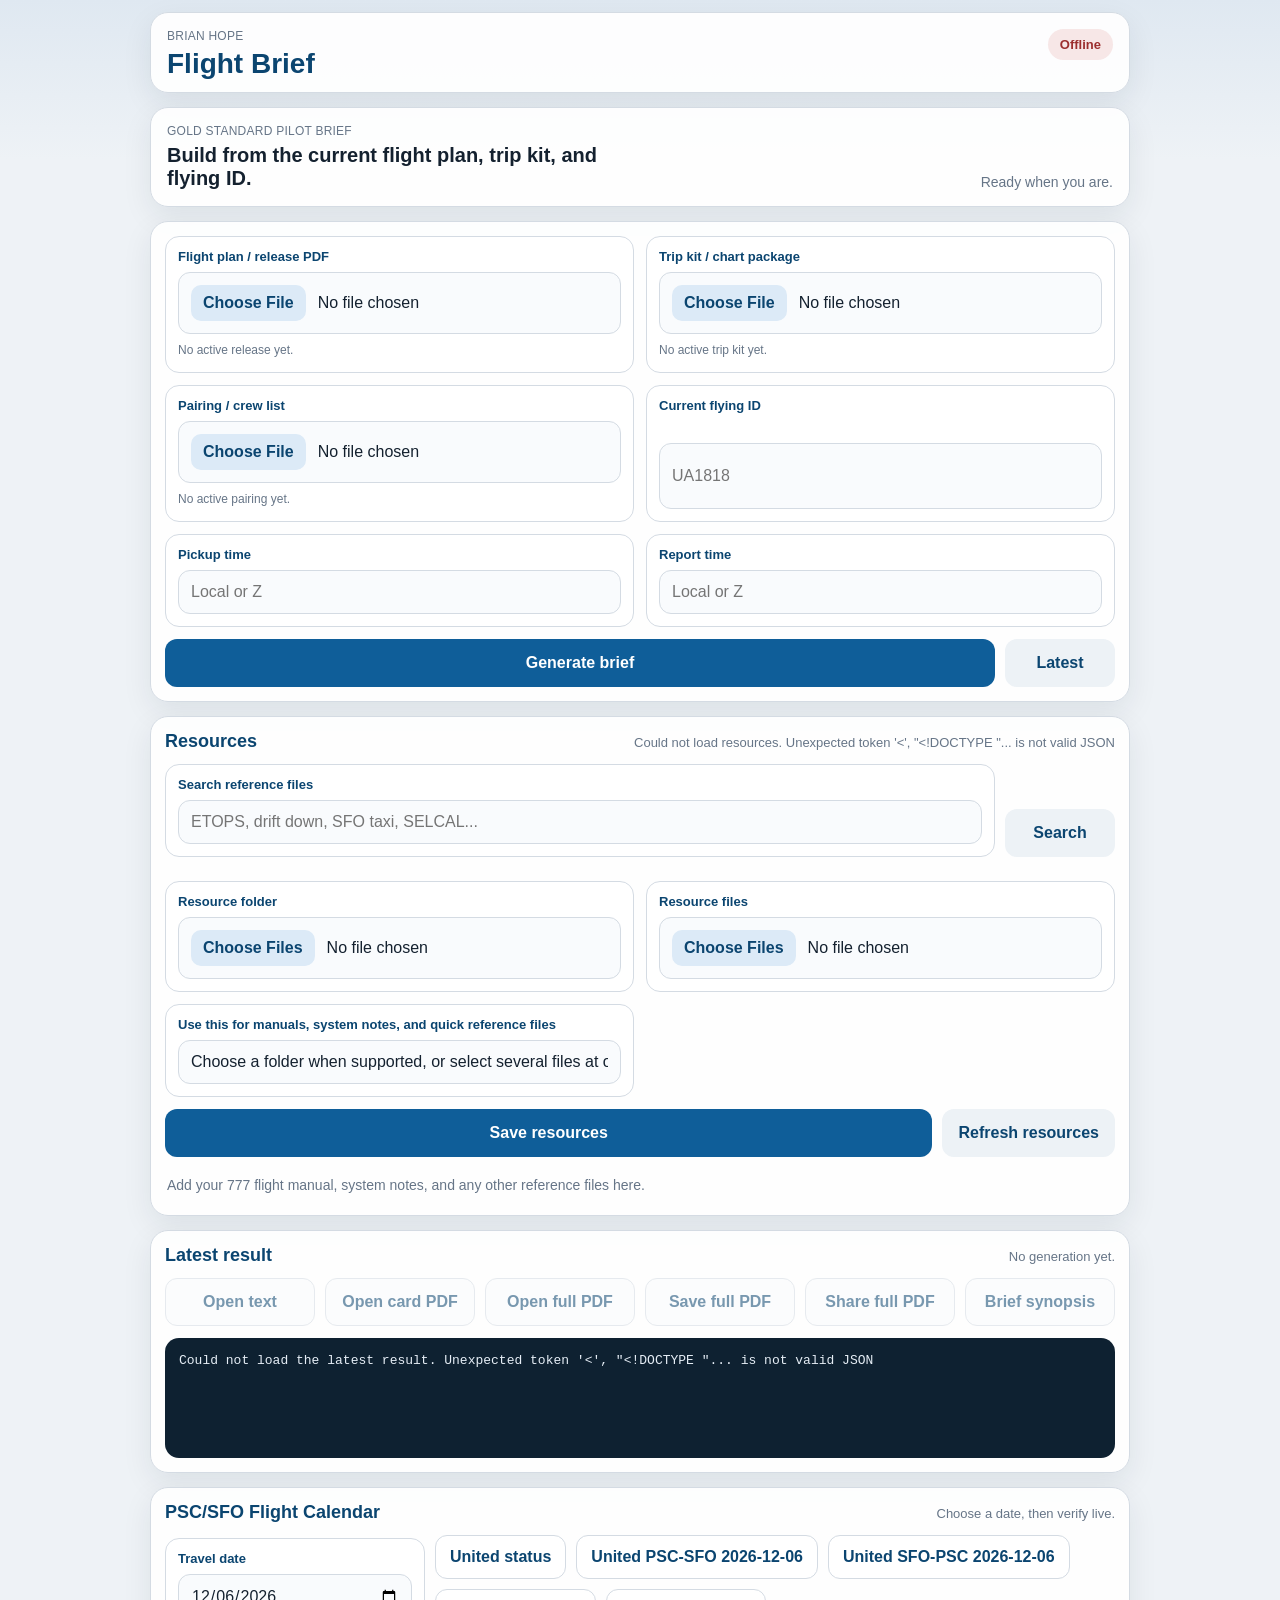
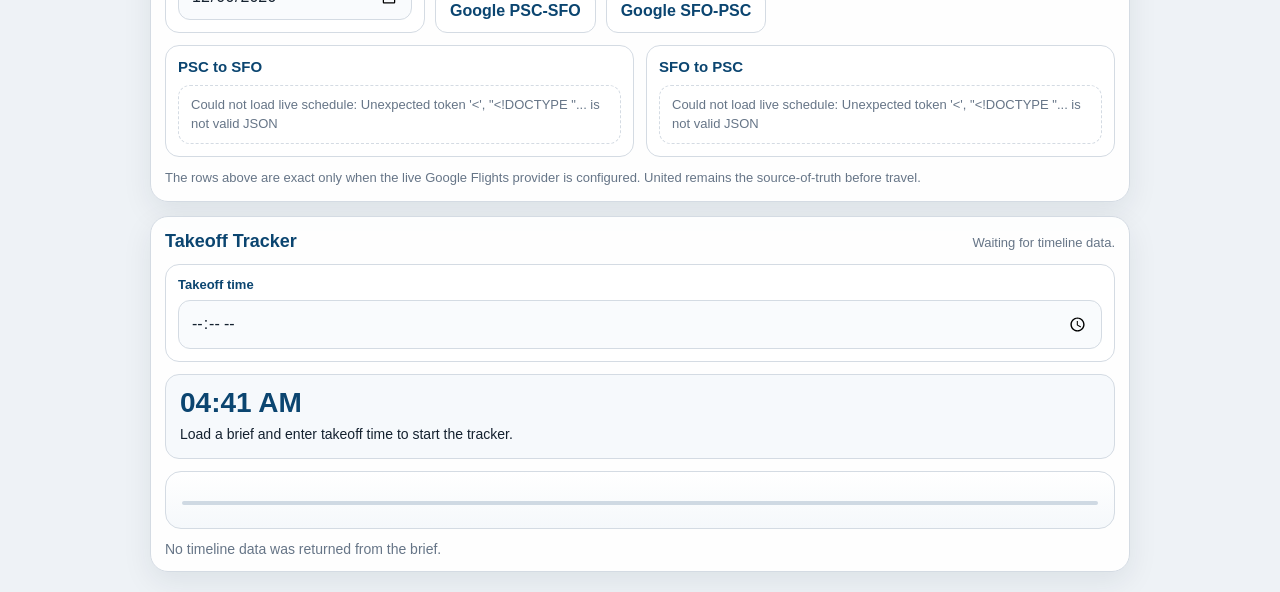
==== commit b65c6538: "Add save and share controls for full brief" ====
--- a/flight-brief-app/index.html
+++ b/flight-brief-app/index.html
@@ -55,7 +55,7 @@
       .section-head { display: flex; justify-content: space-between; gap: 10px; align-items: baseline; }
       .section-head h3 { margin: 0; color: var(--blue-dark); font-size: 18px; }
       .muted { color: var(--muted); font-size: 13px; }
-      .result-grid { display: grid; grid-template-columns: repeat(4, minmax(0, 1fr)); gap: 10px; }
+      .result-grid { display: grid; grid-template-columns: repeat(6, minmax(0, 1fr)); gap: 10px; }
       .result-link { display: inline-flex; align-items: center; justify-content: center; min-height: 48px; padding: 10px 12px; border-radius: 12px; border: 1px solid var(--border); background: #f9fbfd; color: var(--blue-dark); text-decoration: none; font-weight: 700; }
       .result-link.disabled { opacity: 0.55; pointer-events: none; }
       .log { margin: 0; padding: 14px; border-radius: 14px; background: #0e2131; color: #e6eef6; min-height: 120px; white-space: pre-wrap; word-break: break-word; line-height: 1.45; font-size: 13px; }
@@ -236,6 +236,8 @@
           <a class="result-link disabled" href="#" id="txt-link" aria-disabled="true">Open text</a>
           <a class="result-link disabled" href="#" id="card-link" aria-disabled="true">Open card PDF</a>
           <a class="result-link disabled" href="#" id="full-link" aria-disabled="true">Open full PDF</a>
+          <a class="result-link disabled" href="#" id="save-full-link" aria-disabled="true" download>Save full PDF</a>
+          <button class="result-link disabled" type="button" id="share-full-btn" disabled>Share full PDF</button>
           <button class="result-link disabled" type="button" id="synopsis-btn" disabled>Brief synopsis</button>
         </div>
         <pre class="log" id="message-log">Choose the files, fill the flying ID, then generate.</pre>
@@ -319,6 +321,8 @@
       const txtLink = document.getElementById("txt-link");
       const cardLink = document.getElementById("card-link");
       const fullLink = document.getElementById("full-link");
+      const saveFullLink = document.getElementById("save-full-link");
+      const shareFullBtn = document.getElementById("share-full-btn");
       const synopsisBtn = document.getElementById("synopsis-btn");
       const pdfInput = document.getElementById("pdf");
       const tripKitInput = document.getElementById("trip_kit");
@@ -754,6 +758,10 @@
         renderFlightList("sfoPsc", sfoPscResults, "SFO-PSC");
       }
 
+      function absoluteUrl(href) {
+        return new URL(href, window.location.href).toString();
+      }
+
       function setLinks(result) {
         currentResult = result || null;
         const txtHref = result?.txt_url || result?.text || null;
@@ -776,6 +784,23 @@
             el.setAttribute("aria-disabled", "true");
           }
         });
+        const fullDownloadHref = fullHref || (result ? "/api/download?kind=full" : null);
+        if (fullDownloadHref && result) {
+          saveFullLink.href = fullDownloadHref;
+          saveFullLink.download = result.source_pdf_name ? `${result.source_pdf_name.replace(/\.pdf$/i, "")}-brief.pdf` : "flight-brief.pdf";
+          saveFullLink.classList.remove("disabled");
+          saveFullLink.removeAttribute("aria-disabled");
+          shareFullBtn.disabled = false;
+          shareFullBtn.classList.remove("disabled");
+          shareFullBtn.dataset.shareUrl = absoluteUrl(fullDownloadHref);
+        } else {
+          saveFullLink.href = "#";
+          saveFullLink.classList.add("disabled");
+          saveFullLink.setAttribute("aria-disabled", "true");
+          shareFullBtn.disabled = true;
+          shareFullBtn.classList.add("disabled");
+          delete shareFullBtn.dataset.shareUrl;
+        }
         const synopsisReady = Boolean(result?.synopsis);
         const synopsisDisabled = !result || (isHostedPhoneApp() && !synopsisReady);
         synopsisBtn.disabled = synopsisDisabled;
@@ -1144,6 +1169,26 @@
         }
       }
 
+      async function shareFullBrief() {
+        const url = shareFullBtn.dataset.shareUrl;
+        if (!url) return;
+        const title = currentResult?.source_pdf_name || "Flight Brief";
+        try {
+          if (navigator.share) {
+            await navigator.share({ title, url });
+            setLog("Share sheet opened for the full pilot brief.");
+          } else if (navigator.clipboard?.writeText) {
+            await navigator.clipboard.writeText(url);
+            setLog("Full pilot brief link copied. Paste it into Messages, Mail, or Notes.");
+          } else {
+            window.location.href = url;
+            setLog("Opened the full pilot brief. Use the browser share or save control.");
+          }
+        } catch (error) {
+          setLog(`Share failed.\n${error.message}`);
+        }
+      }
+
       async function buildSynopsis() {
         if (isHostedPhoneApp()) {
           if (currentResult?.synopsis) window.location.href = synopsisViewerUrl(currentResult.synopsis);
@@ -1170,6 +1215,7 @@
 
       refreshBtn.addEventListener("click", loadLatest);
       publishBtn.addEventListener("click", publishToPhone);
+      shareFullBtn.addEventListener("click", shareFullBrief);
       synopsisBtn.addEventListener("click", buildSynopsis);
       refreshResourcesBtn.addEventListener("click", loadResources);
       resourceSearchBtn.addEventListener("click", searchResources);
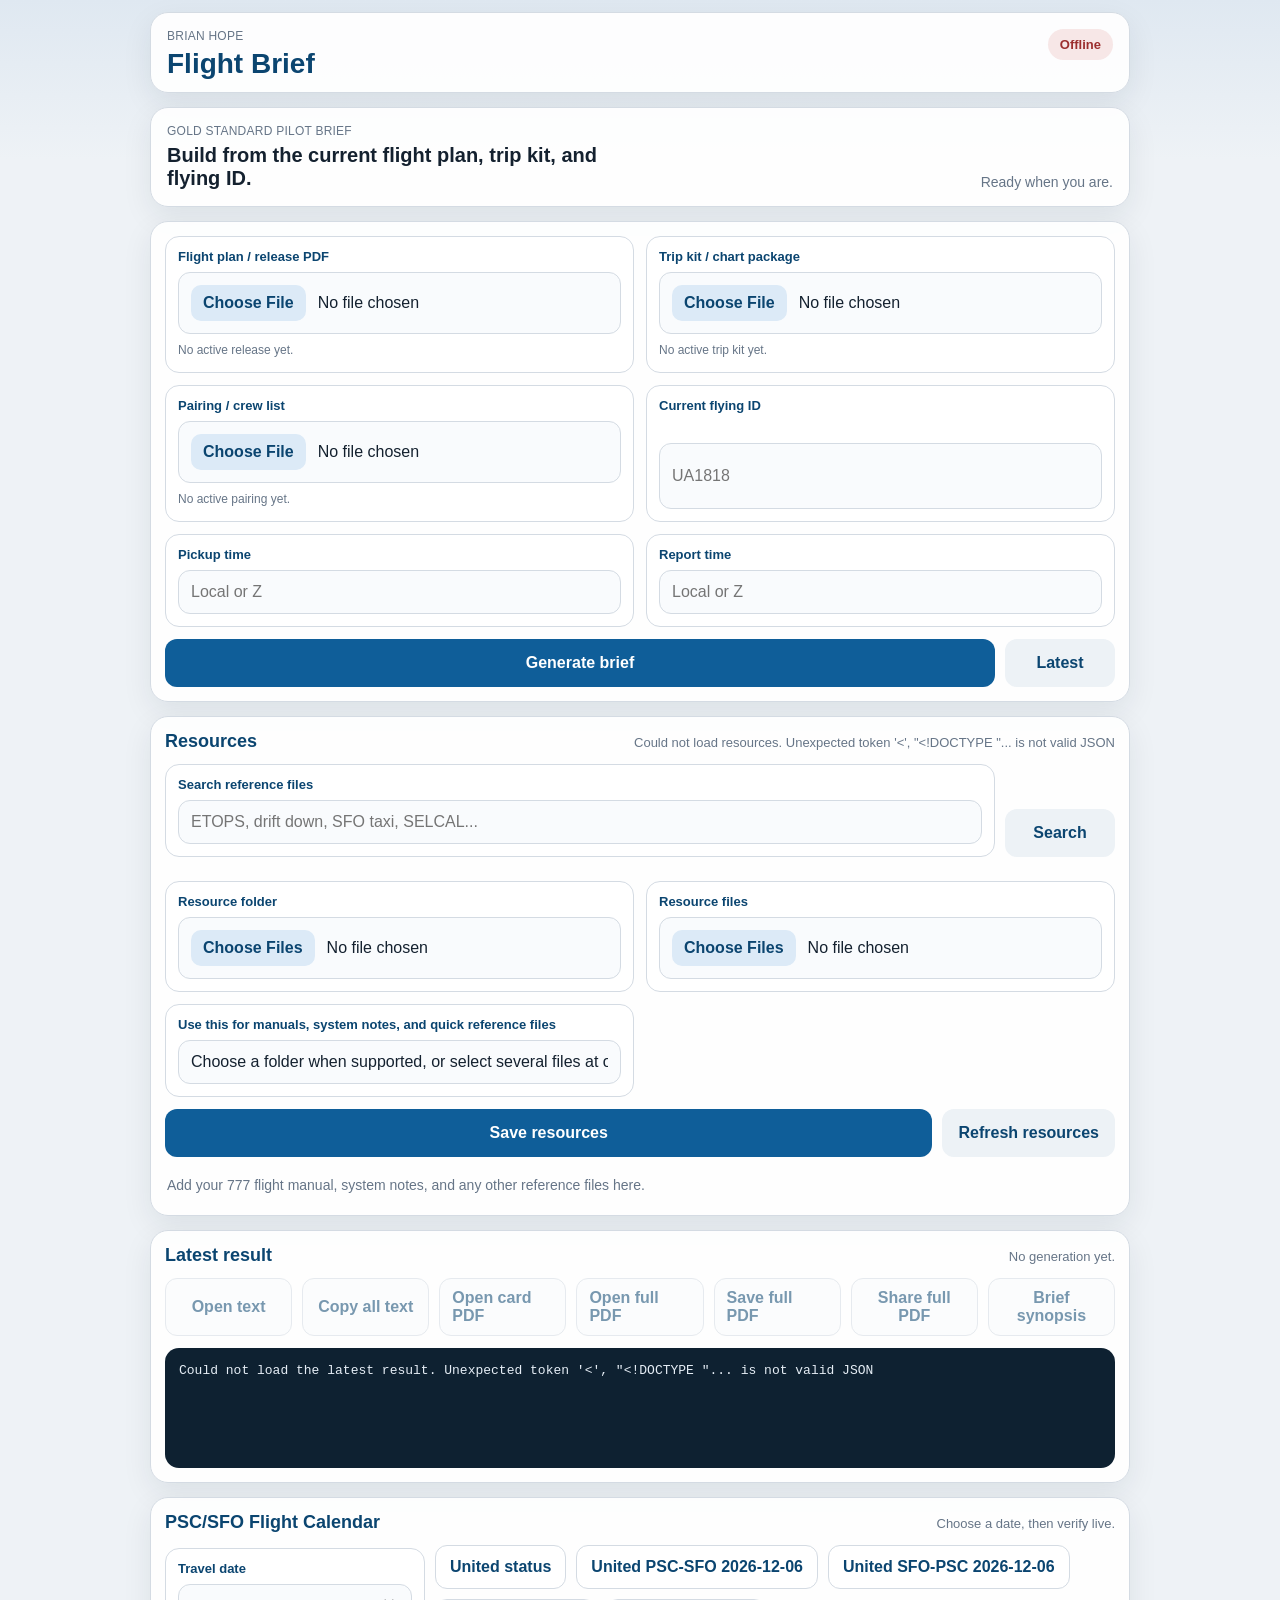
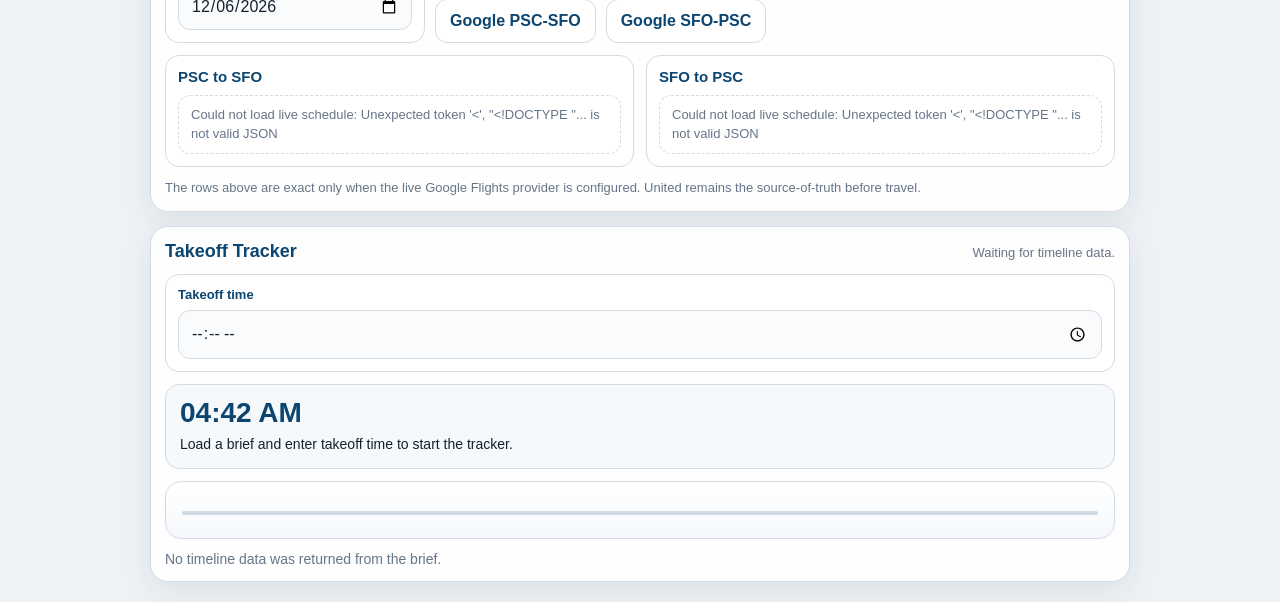
==== commit 61da94f1: "Add copy all brief text control" ====
--- a/flight-brief-app/index.html
+++ b/flight-brief-app/index.html
@@ -55,7 +55,7 @@
       .section-head { display: flex; justify-content: space-between; gap: 10px; align-items: baseline; }
       .section-head h3 { margin: 0; color: var(--blue-dark); font-size: 18px; }
       .muted { color: var(--muted); font-size: 13px; }
-      .result-grid { display: grid; grid-template-columns: repeat(6, minmax(0, 1fr)); gap: 10px; }
+      .result-grid { display: grid; grid-template-columns: repeat(7, minmax(0, 1fr)); gap: 10px; }
       .result-link { display: inline-flex; align-items: center; justify-content: center; min-height: 48px; padding: 10px 12px; border-radius: 12px; border: 1px solid var(--border); background: #f9fbfd; color: var(--blue-dark); text-decoration: none; font-weight: 700; }
       .result-link.disabled { opacity: 0.55; pointer-events: none; }
       .log { margin: 0; padding: 14px; border-radius: 14px; background: #0e2131; color: #e6eef6; min-height: 120px; white-space: pre-wrap; word-break: break-word; line-height: 1.45; font-size: 13px; }
@@ -234,6 +234,7 @@
         </div>
         <div class="result-grid" id="result-grid">
           <a class="result-link disabled" href="#" id="txt-link" aria-disabled="true">Open text</a>
+          <button class="result-link disabled" type="button" id="copy-text-btn" disabled>Copy all text</button>
           <a class="result-link disabled" href="#" id="card-link" aria-disabled="true">Open card PDF</a>
           <a class="result-link disabled" href="#" id="full-link" aria-disabled="true">Open full PDF</a>
           <a class="result-link disabled" href="#" id="save-full-link" aria-disabled="true" download>Save full PDF</a>
@@ -319,6 +320,7 @@
       const resourceSearchBtn = document.getElementById("resource-search-btn");
       const resourceSearchResults = document.getElementById("resource-search-results");
       const txtLink = document.getElementById("txt-link");
+      const copyTextBtn = document.getElementById("copy-text-btn");
       const cardLink = document.getElementById("card-link");
       const fullLink = document.getElementById("full-link");
       const saveFullLink = document.getElementById("save-full-link");
@@ -784,6 +786,16 @@
             el.setAttribute("aria-disabled", "true");
           }
         });
+        const textDownloadHref = txtHref || (result ? "/api/download?kind=txt" : null);
+        if (textDownloadHref && result) {
+          copyTextBtn.disabled = false;
+          copyTextBtn.classList.remove("disabled");
+          copyTextBtn.dataset.textUrl = absoluteUrl(textDownloadHref);
+        } else {
+          copyTextBtn.disabled = true;
+          copyTextBtn.classList.add("disabled");
+          delete copyTextBtn.dataset.textUrl;
+        }
         const fullDownloadHref = fullHref || (result ? "/api/download?kind=full" : null);
         if (fullDownloadHref && result) {
           saveFullLink.href = fullDownloadHref;
@@ -1189,6 +1201,25 @@
         }
       }
 
+      async function copyBriefText() {
+        const url = copyTextBtn.dataset.textUrl;
+        if (!url) return;
+        copyTextBtn.disabled = true;
+        copyTextBtn.textContent = "Copying...";
+        try {
+          const response = await fetch(url, { cache: "no-store" });
+          if (!response.ok) throw new Error("Could not load the brief text.");
+          const text = await response.text();
+          await navigator.clipboard.writeText(text);
+          setLog(`Copied ${text.length.toLocaleString()} characters of brief text.`);
+        } catch (error) {
+          setLog(`Copy failed.\n${error.message}\nUse Open text, then select all and copy.`);
+        } finally {
+          copyTextBtn.disabled = false;
+          copyTextBtn.textContent = "Copy all text";
+        }
+      }
+
       async function buildSynopsis() {
         if (isHostedPhoneApp()) {
           if (currentResult?.synopsis) window.location.href = synopsisViewerUrl(currentResult.synopsis);
@@ -1215,6 +1246,7 @@
 
       refreshBtn.addEventListener("click", loadLatest);
       publishBtn.addEventListener("click", publishToPhone);
+      copyTextBtn.addEventListener("click", copyBriefText);
       shareFullBtn.addEventListener("click", shareFullBrief);
       synopsisBtn.addEventListener("click", buildSynopsis);
       refreshResourcesBtn.addEventListener("click", loadResources);
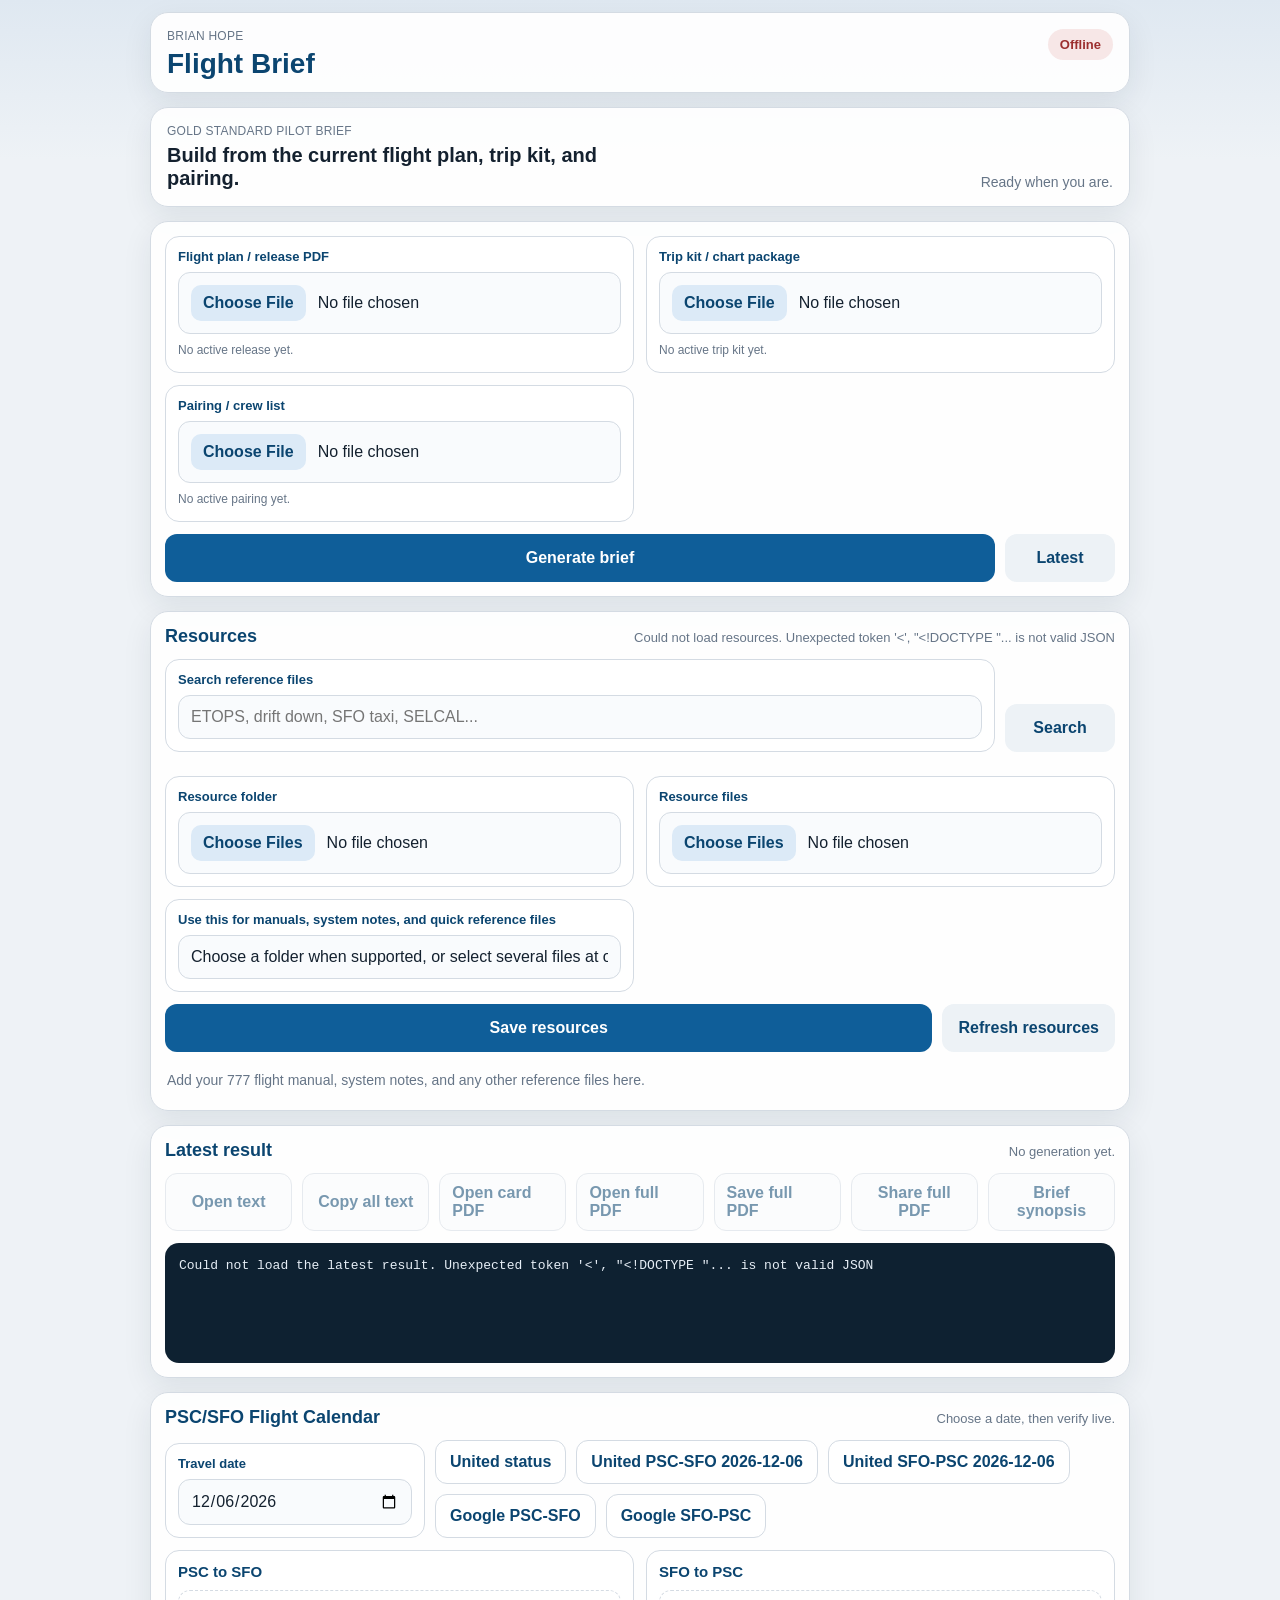
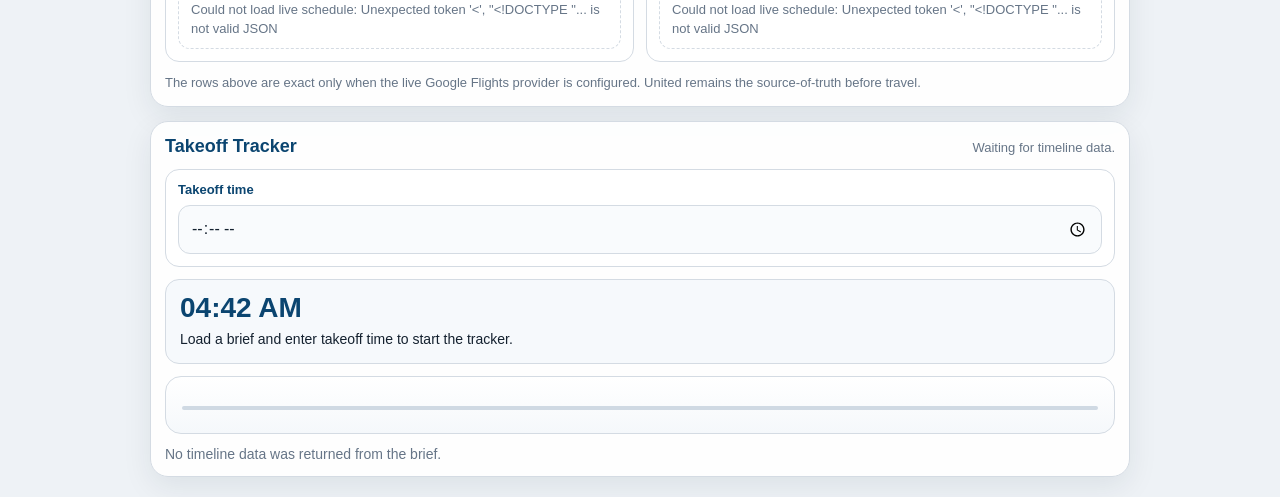
==== commit e89dbf09: "Remove manual trip detail fields" ====
--- a/flight-brief-app/index.html
+++ b/flight-brief-app/index.html
@@ -145,7 +145,7 @@
       <section class="panel hero">
         <div class="hero-copy">
           <p class="hero-kicker">Gold Standard Pilot Brief</p>
-          <h2>Build from the current flight plan, trip kit, and flying ID.</h2>
+          <h2>Build from the current flight plan, trip kit, and pairing.</h2>
         </div>
         <div class="hero-meta" id="latest-summary">Ready when you are.</div>
       </section>
@@ -167,21 +167,6 @@
           <label for="pairing">Pairing / crew list</label>
           <input id="pairing" name="pairing" type="file" accept="application/pdf" />
           <div class="active-file" id="pairing-active">No active pairing yet.</div>
-        </section>
-
-        <section class="field-card">
-          <label for="flying_id">Current flying ID</label>
-          <input id="flying_id" name="flying_id" type="text" placeholder="UA1818" autocomplete="off" />
-        </section>
-
-        <section class="field-card">
-          <label for="pickup_time">Pickup time</label>
-          <input id="pickup_time" name="pickup_time" type="text" placeholder="Local or Z" autocomplete="off" />
-        </section>
-
-        <section class="field-card">
-          <label for="report_time">Report time</label>
-          <input id="report_time" name="report_time" type="text" placeholder="Local or Z" autocomplete="off" />
         </section>
 
         <div class="actions">
@@ -332,6 +317,7 @@
       const pdfActive = document.getElementById("pdf-active");
       const tripKitActive = document.getElementById("trip-kit-active");
       const pairingActive = document.getElementById("pairing-active");
+      const flyingIdInput = document.getElementById("flying_id");
       const pickupInput = document.getElementById("pickup_time");
       const reportInput = document.getElementById("report_time");
       const takeoffInput = document.getElementById("takeoff_time");
@@ -409,8 +395,8 @@
       }
 
       function applyGeneratedTimes(result) {
-        if (result?.pickup_time && !pickupInput.value.trim()) pickupInput.value = result.pickup_time;
-        if (result?.report_time && !reportInput.value.trim()) reportInput.value = result.report_time;
+        if (pickupInput && result?.pickup_time && !pickupInput.value.trim()) pickupInput.value = result.pickup_time;
+        if (reportInput && result?.report_time && !reportInput.value.trim()) reportInput.value = result.report_time;
       }
 
       function buildGenerateFormData() {
@@ -426,9 +412,9 @@
         if (flightPlan) data.append("pdf", flightPlan);
         const tripKit = tripKitInput.files[0];
         const pairing = pairingInput.files[0];
-        const flyingId = document.getElementById("flying_id").value.trim();
-        const pickupTime = pickupInput.value.trim();
-        const reportTime = reportInput.value.trim();
+        const flyingId = flyingIdInput?.value.trim() || "";
+        const pickupTime = pickupInput?.value.trim() || "";
+        const reportTime = reportInput?.value.trim() || "";
         if (tripKit) data.append("trip_kit", tripKit);
         if (pairing) data.append("pairing", pairing);
         if (flyingId) data.append("flying_id", flyingId);
@@ -439,9 +425,9 @@
 
       function buildGenerateFieldsFormData() {
         const data = new FormData();
-        const flyingId = document.getElementById("flying_id").value.trim();
-        const pickupTime = pickupInput.value.trim();
-        const reportTime = reportInput.value.trim();
+        const flyingId = flyingIdInput?.value.trim() || "";
+        const pickupTime = pickupInput?.value.trim() || "";
+        const reportTime = reportInput?.value.trim() || "";
         if (flyingId) data.append("flying_id", flyingId);
         if (pickupTime) data.append("pickup_time", pickupTime);
         if (reportTime) data.append("report_time", reportTime);
@@ -928,6 +914,15 @@
           .join("");
       }
 
+      function applyTimelineFromResult(result) {
+        timelinePoints = (result?.timeline_points || [])
+          .map((point) => ({ ...point, minutes: Number(point.minutes) }))
+          .filter((point) => Number.isFinite(point.minutes))
+          .sort((a, b) => a.minutes - b.minutes);
+        renderTracker();
+        return timelinePoints.length > 0;
+      }
+
       async function loadTimeline() {
         try {
           const res = await fetch("/api/timeline");
@@ -982,11 +977,7 @@
           summarize(latestResult);
           applyGeneratedTimes(latestResult);
           setLog(`Loaded saved phone brief: ${latest.title || "latest brief"}`);
-          timelinePoints = (latest.timeline_points || [])
-            .map((point) => ({ ...point, minutes: Number(point.minutes) }))
-            .filter((point) => Number.isFinite(point.minutes))
-            .sort((a, b) => a.minutes - b.minutes);
-          renderTracker();
+          applyTimelineFromResult(latestResult);
         };
 
         if (isHostedPhoneApp()) {
@@ -1008,7 +999,7 @@
             summarize(data.latest);
             applyGeneratedTimes(data.latest);
             setLog(data.latest ? `Loaded latest brief: ${data.latest.source_pdf_name || "unknown file"}` : "No prior result found.");
-            await loadTimeline();
+            if (!applyTimelineFromResult(data.latest)) await loadTimeline();
             return;
           }
           setLog(data.error || "No saved result found.");
@@ -1131,7 +1122,7 @@
           applyActiveUploads(payload.result?.active_uploads || payload.result?.uploads || activeUploads);
           applyGeneratedTimes(payload.result);
           summarize(payload.result);
-          await loadTimeline();
+          if (!applyTimelineFromResult(payload.result)) await loadTimeline();
           if (isLocalMacApp()) {
             setLog("Brief generated. Publishing to iPhone/iPad...");
             generateBtn.textContent = "Publishing...";
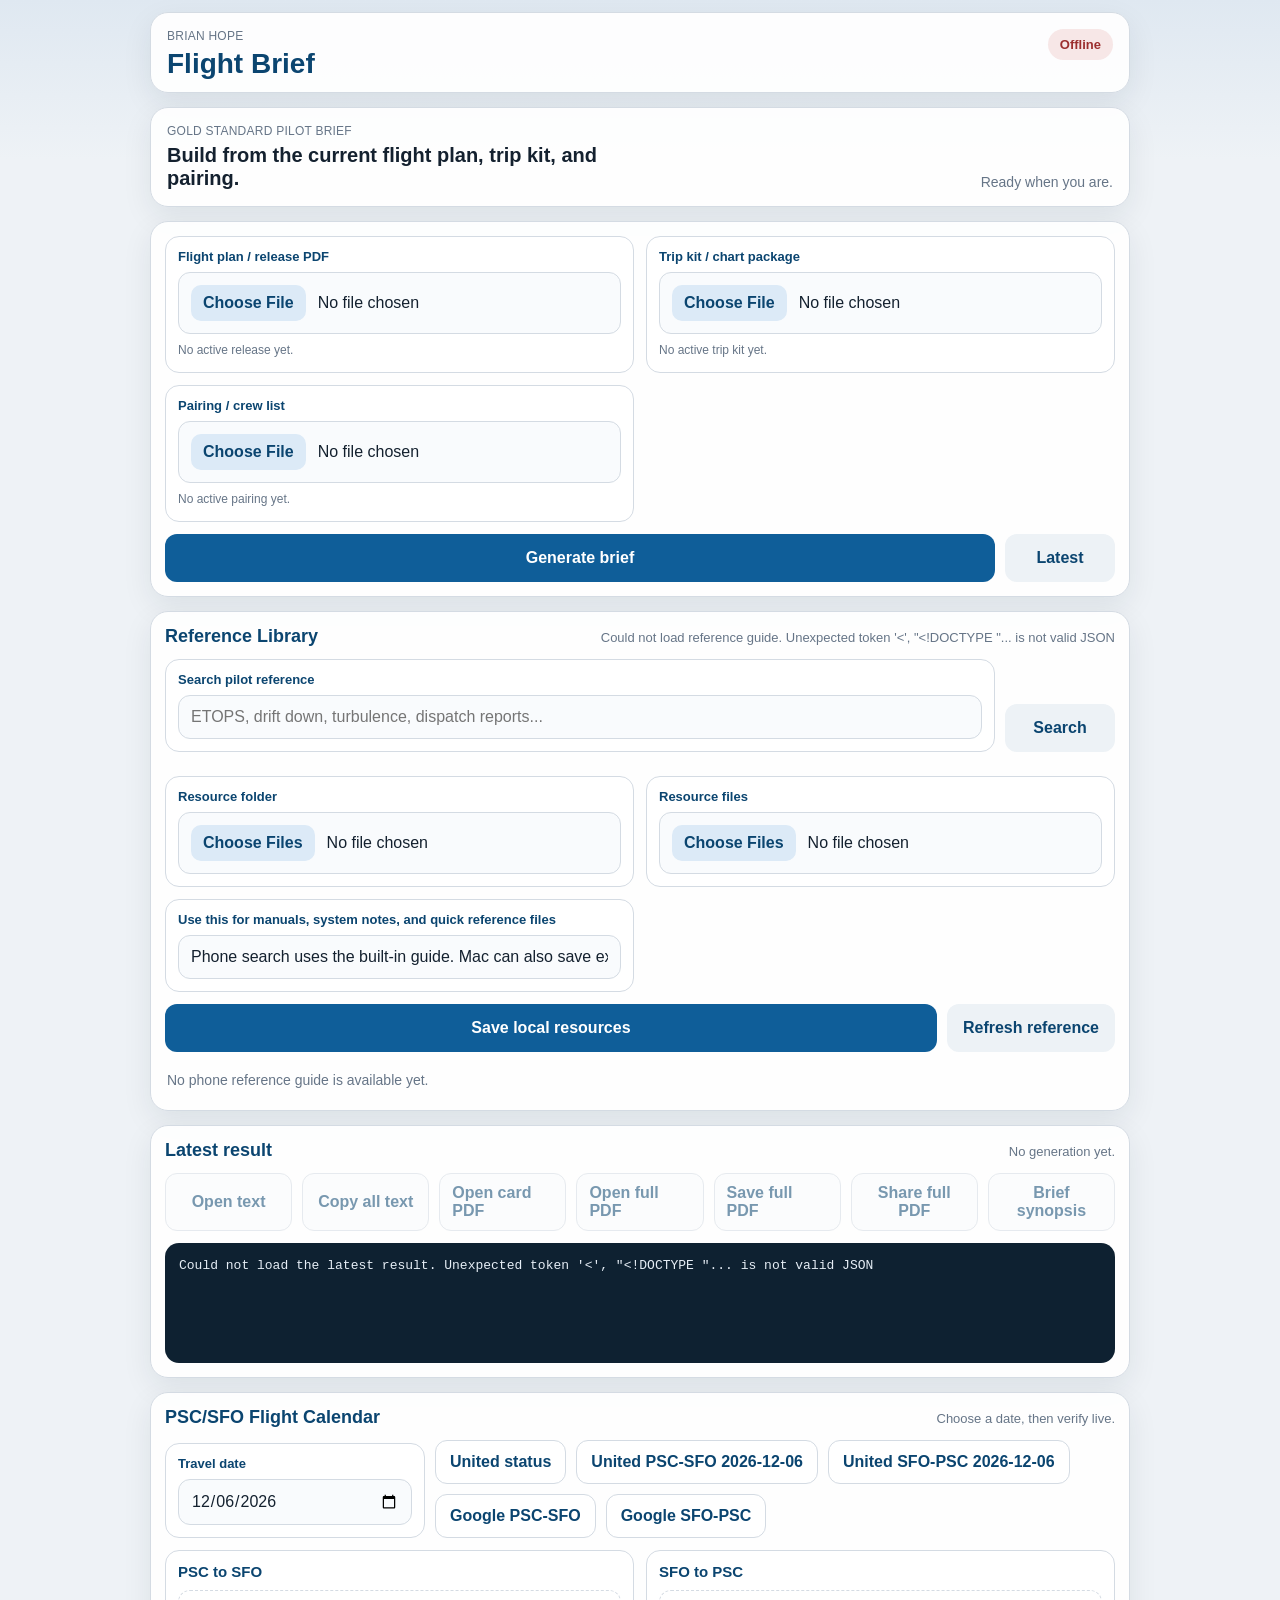
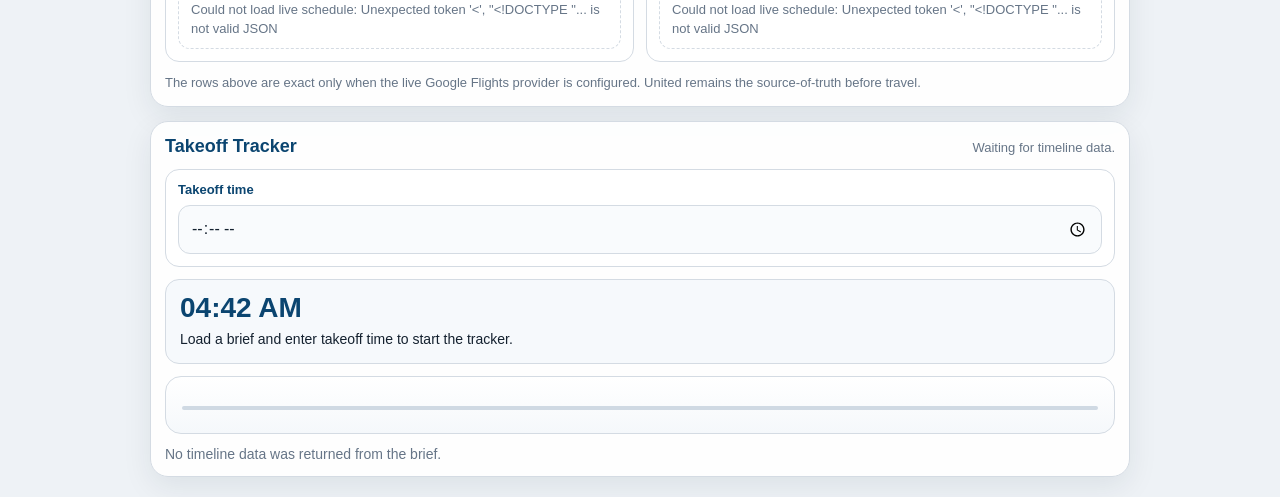
==== commit 02b1e932: "Add phone reference search" ====
--- a/flight-brief-app/index.html
+++ b/flight-brief-app/index.html
@@ -178,13 +178,13 @@
 
       <section class="panel resource-panel">
         <div class="resource-head">
-          <h3>Resources</h3>
-          <span class="muted" id="resources-count">No resources loaded yet.</span>
+          <h3>Reference Library</h3>
+          <span class="muted" id="resources-count">Loading reference guide.</span>
         </div>
         <div class="resource-search">
           <section class="field-card">
-            <label for="resource-search-input">Search reference files</label>
-            <input id="resource-search-input" type="text" placeholder="ETOPS, drift down, SFO taxi, SELCAL..." autocomplete="off" />
+            <label for="resource-search-input">Search pilot reference</label>
+            <input id="resource-search-input" type="text" placeholder="ETOPS, drift down, turbulence, dispatch reports..." autocomplete="off" />
           </section>
           <button class="secondary" type="button" id="resource-search-btn">Search</button>
         </div>
@@ -200,15 +200,15 @@
           </section>
           <section class="field-card">
             <label for="resources-note">Use this for manuals, system notes, and quick reference files</label>
-            <input id="resources-note" type="text" value="Choose a folder when supported, or select several files at once." readonly />
+            <input id="resources-note" type="text" value="Phone search uses the built-in guide. Mac can also save extra local resources." readonly />
           </section>
           <div class="resource-actions">
-            <button class="primary" type="button" id="save-resources-btn">Save resources</button>
-            <button class="secondary" type="button" id="refresh-resources-btn">Refresh resources</button>
+            <button class="primary" type="button" id="save-resources-btn">Save local resources</button>
+            <button class="secondary" type="button" id="refresh-resources-btn">Refresh reference</button>
           </div>
         </div>
         <div class="resource-list" id="resource-list">
-          <div class="resource-empty">Add your 777 flight manual, system notes, and any other reference files here.</div>
+          <div class="resource-empty">The built-in pilot reference guide will appear here.</div>
         </div>
       </section>
 
@@ -523,16 +523,16 @@
           return;
         }
         if (!resources || resources.length === 0) {
-          resourcesCount.textContent = "No resources loaded yet.";
-          resourceList.innerHTML = '<div class="resource-empty">Add your 777 flight manual, system notes, and any other reference files here.</div>';
-          return;
-        }
-
-        resourcesCount.textContent = `${resources.length} resource file${resources.length === 1 ? "" : "s"} available.`;
+          resourcesCount.textContent = "No reference guide found.";
+          resourceList.innerHTML = '<div class="resource-empty">No phone reference guide is available yet.</div>';
+          return;
+        }
+
+        resourcesCount.textContent = `${resources.length} reference file${resources.length === 1 ? "" : "s"} available.`;
         resourceList.innerHTML = resources
           .map((item) => {
             const sizeKb = item.size ? `${Math.max(1, Math.round(Number(item.size) / 1024))} KB` : "";
-            const meta = [item.display_name || item.name, item.modified, sizeKb].filter(Boolean).join(" • ");
+            const meta = [item.kind, item.display_name || item.name, item.modified, sizeKb].filter(Boolean).join(" • ");
             return `
               <div class="resource-item">
                 <div class="meta">
@@ -563,7 +563,7 @@
             <div class="resource-item">
               <div class="meta">
                 <div class="name">${escapeHtml(item.display_name || item.name)}</div>
-                <div class="sub">${escapeHtml(item.snippet || "Matched file name.")}</div>
+                <div class="sub">${escapeHtml([item.kind, item.snippet || "Matched file name."].filter(Boolean).join(" • "))}</div>
               </div>
               <a class="result-link" href="${escapeHtml(item.url)}" target="_blank" rel="noopener">Open</a>
             </div>
@@ -1017,19 +1017,17 @@
 
       async function loadResources() {
         try {
-          const res = await fetch("/api/resources");
+          const res = await fetch("/api/reference");
           const data = await res.json();
           if (data.ok) {
-            renderResources(data.resources || []);
+            renderResources(data.references || []);
             return;
           }
           renderResources([]);
-          resourcesCount.textContent = data.error || "Could not load resources.";
+          resourcesCount.textContent = data.error || "Could not load reference guide.";
         } catch (error) {
           renderResources([]);
-          resourcesCount.textContent = isHostedPhoneApp()
-            ? "Resources are saved from the desktop app."
-            : `Could not load resources. ${error.message}`;
+          resourcesCount.textContent = `Could not load reference guide. ${error.message}`;
         }
       }
 
@@ -1051,7 +1049,7 @@
         resourceSearchBtn.disabled = true;
         resourceSearchBtn.textContent = "Searching...";
         try {
-          const res = await fetch(`/api/resources/search?q=${encodeURIComponent(query)}`);
+          const res = await fetch(`/api/reference/search?q=${encodeURIComponent(query)}`);
           const data = await res.json();
           if (!data.ok) {
             throw new Error(data.error || "Search failed");
@@ -1060,11 +1058,7 @@
           setLog(`Reference search: ${data.results?.length || 0} result(s) for "${query}".`);
         } catch (error) {
           renderResourceSearchResults([], query);
-          setLog(
-            isHostedPhoneApp()
-              ? "Reference search works in the desktop app after resources are uploaded there."
-              : `Reference search failed.\n${error.message}`
-          );
+          setLog(`Reference search failed.\n${error.message}`);
         } finally {
           resourceSearchBtn.disabled = false;
           resourceSearchBtn.textContent = "Search";
